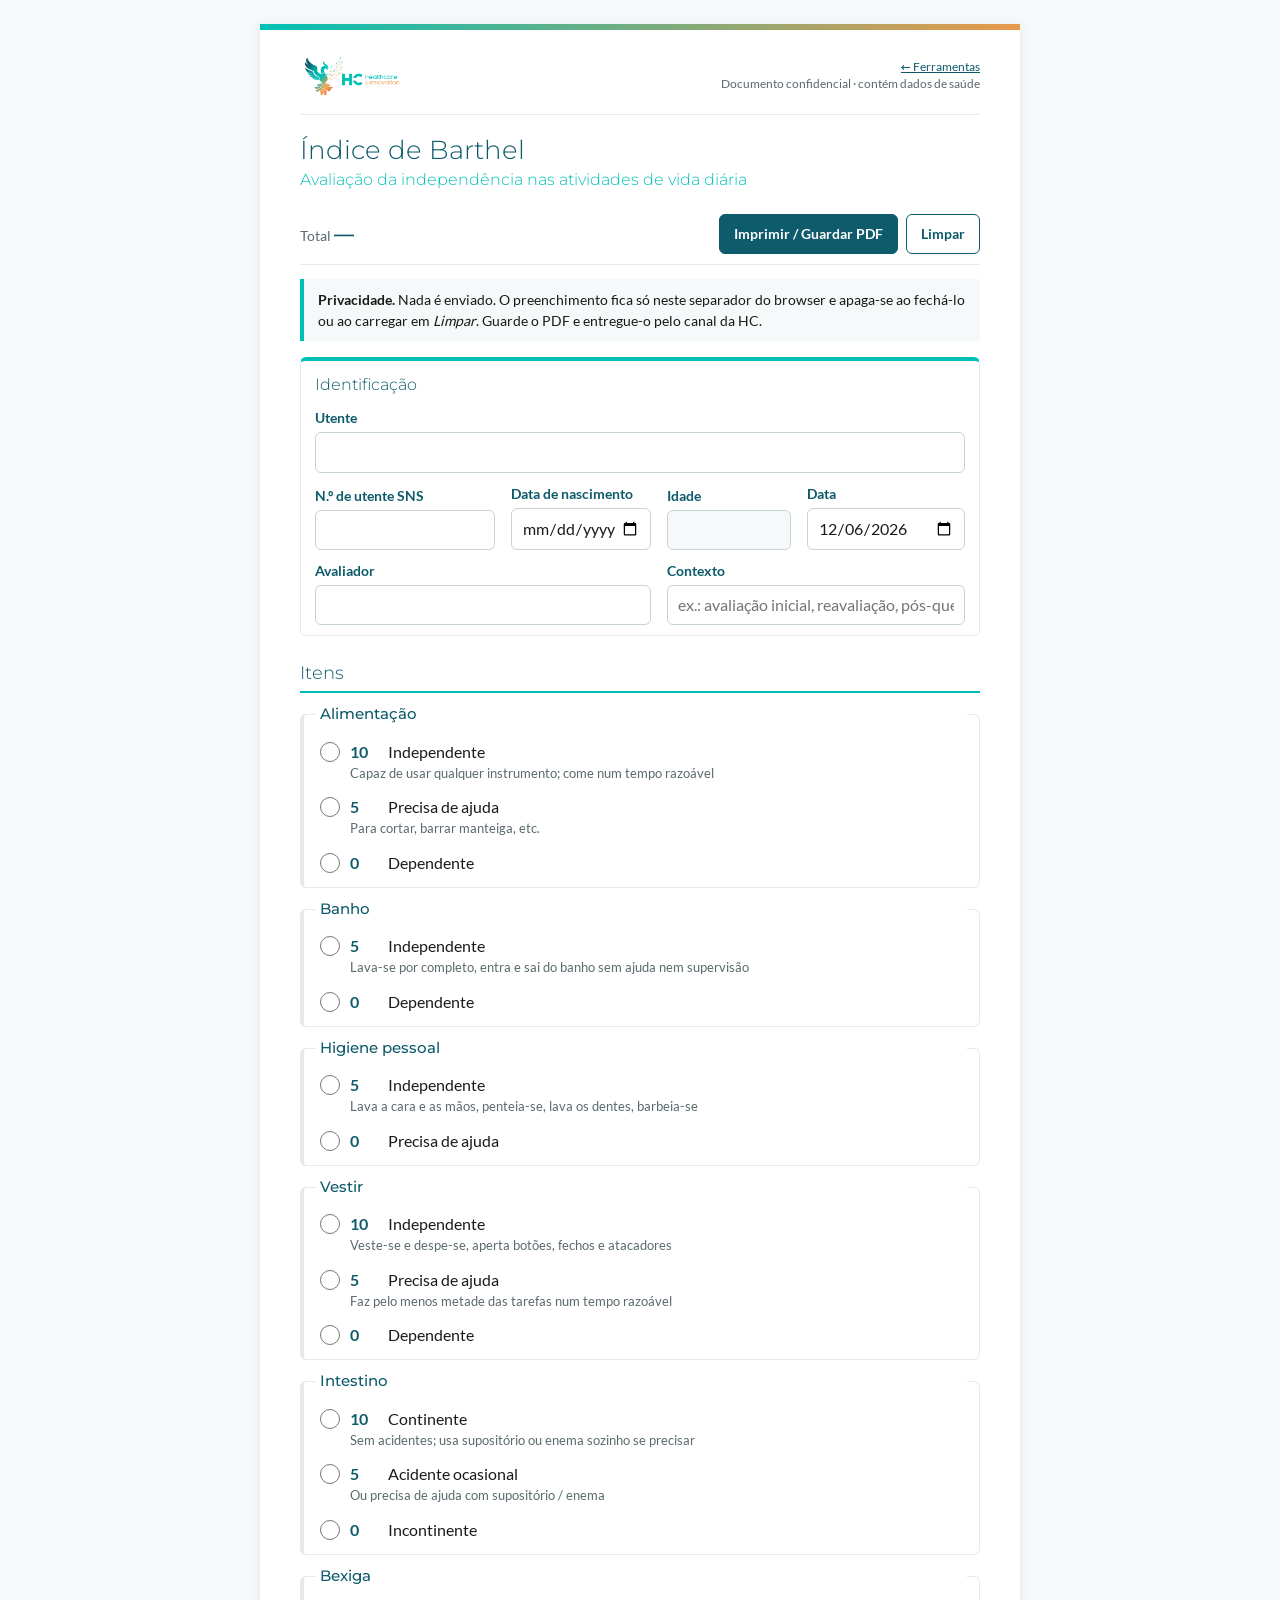
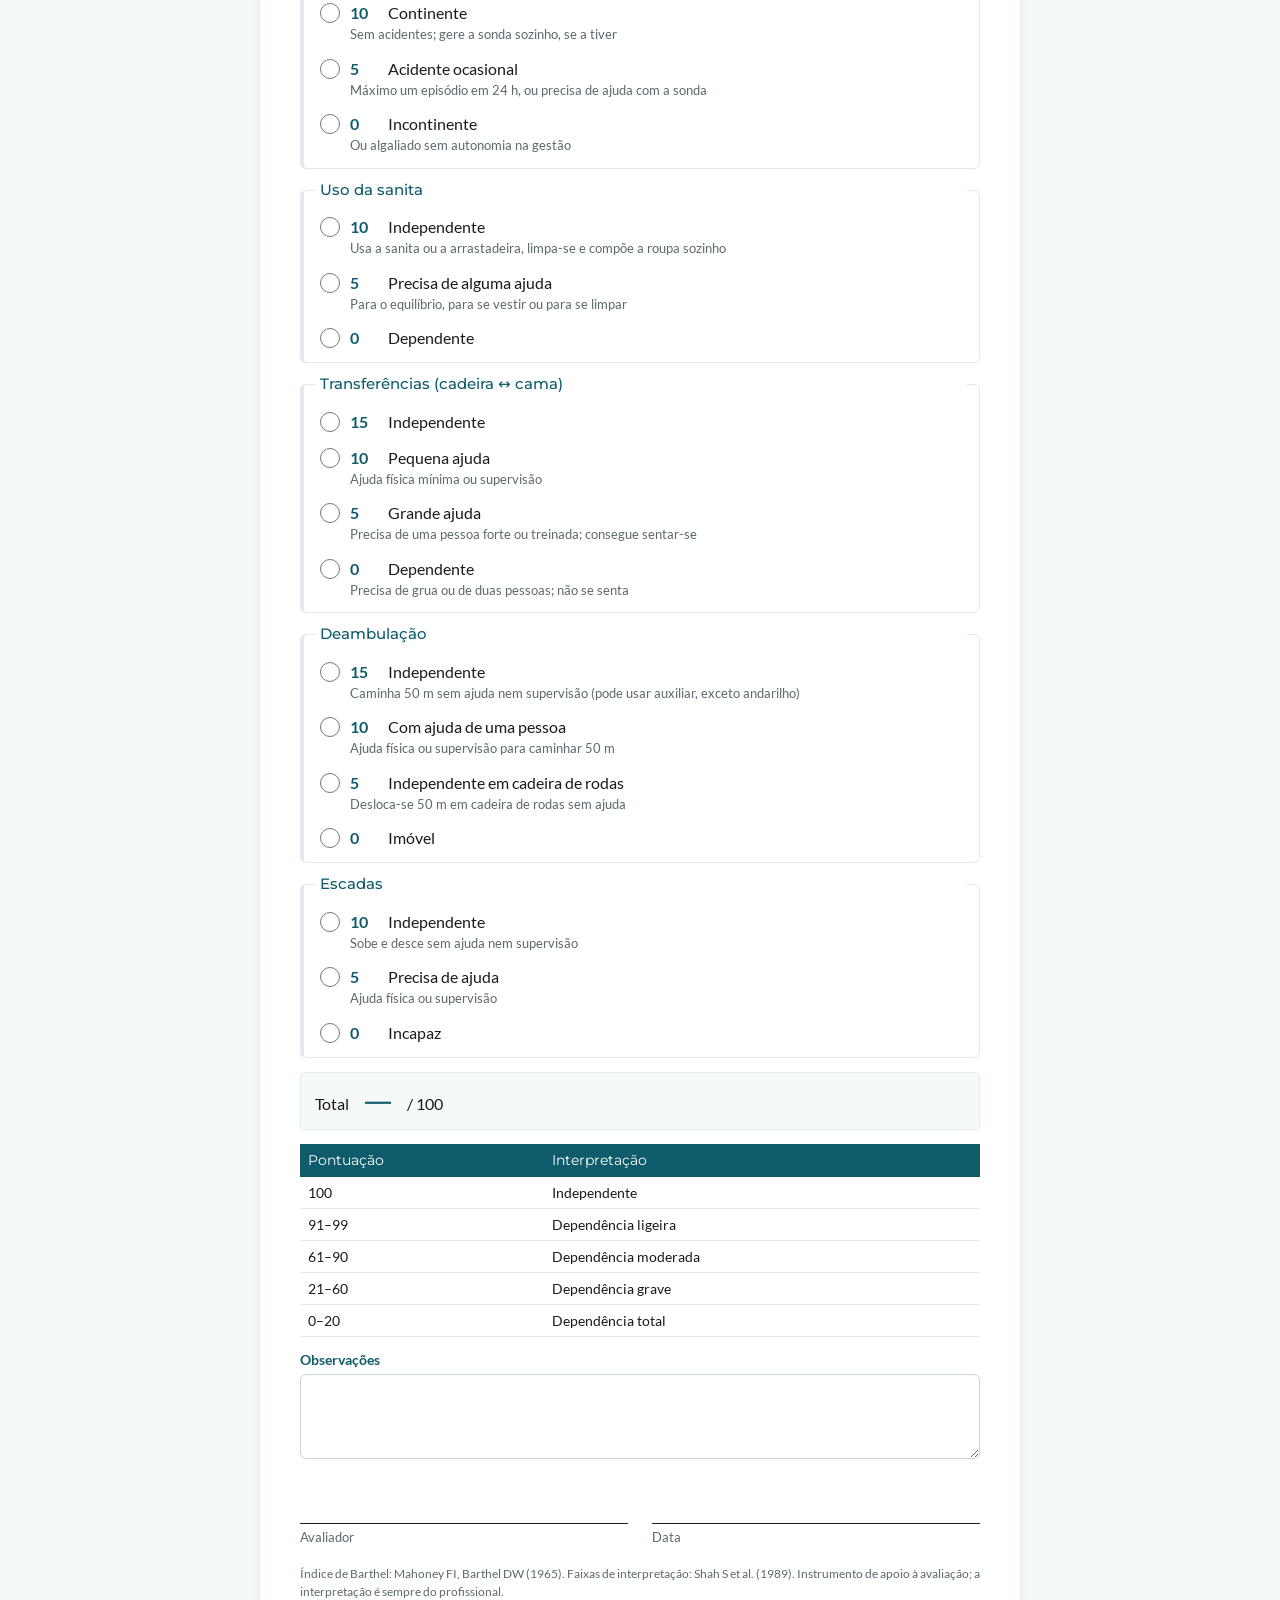
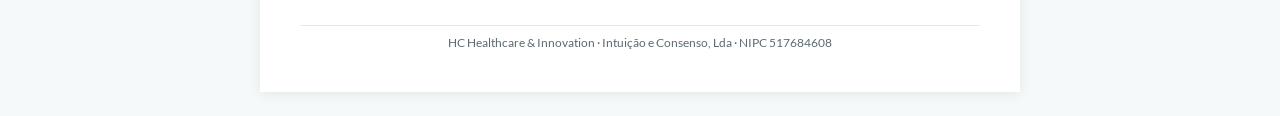
==== barthel/index.html @ 6fa8cf71 "feat: ferramentas isoladas de Barthel e Morse; escalas numa fonte única - barthel/ e morse/: identif" ====
<!doctype html>
<html lang="pt-PT">
<head>
<meta charset="utf-8">
<meta name="viewport" content="width=device-width, initial-scale=1">
<meta name="robots" content="noindex, nofollow">
<!-- Sem pedidos de rede nem envio de dados: tudo embebido, rascunho só no separador. -->
<meta http-equiv="Content-Security-Policy" content="default-src 'none'; img-src data:; font-src data:; style-src 'unsafe-inline'; script-src 'unsafe-inline'; form-action 'none'; base-uri 'none'">
<title>Índice de Barthel · HC</title>
<style>
@font-face { font-family: "Lato"; font-weight: 400; font-display: swap; src: url("[data-uri]") format("woff2"); }
@font-face { font-family: "Lato"; font-weight: 700; font-display: swap; src: url("[data-uri]") format("woff2"); }
@font-face { font-family: "Montserrat"; font-weight: 300 700; font-display: swap; src: url("[data-uri]") format("woff2-variations"); }

/* Marca: claude/design-md/hc/DESIGN.md (hasp-HQ) */
:root {
  --hc-turquesa: #00C0B5; --hc-petroleo: #0e5b6b; --hc-laranja: #E9994A; --hc-laranja-forte: #E86031;
  --hc-texto: #1a1a1a; --hc-texto-sec: #5a6a6e; --hc-linha: #e4eaeb; --hc-fundo-alt: #f5f9f9;
  --font-titulo: "Montserrat", "Segoe UI", system-ui, -apple-system, sans-serif;
  --font-corpo: "Lato", "Segoe UI", system-ui, -apple-system, sans-serif;
  color-scheme: light;
}
* { box-sizing: border-box; }
html, body { -webkit-print-color-adjust: exact; print-color-adjust: exact; }
body { margin: 0; background: var(--hc-fundo-alt); color: var(--hc-texto); font: 16px/1.5 var(--font-corpo); accent-color: var(--hc-petroleo); }
.folha { max-width: 760px; margin: 0 auto; background: #fff; padding: 0 16px 32px; }
@media (min-width: 800px) { .folha { margin: 24px auto; padding: 0 40px 40px; box-shadow: 0 2px 12px rgba(0,0,0,.08); } }
.faixa { height: 6px; margin: 0 -16px; background: linear-gradient(90deg, var(--hc-turquesa), var(--hc-laranja)); }
@media (min-width: 800px) { .faixa { margin: 0 -40px; } }
header.cab { display: flex; align-items: center; justify-content: space-between; gap: 16px; padding: 20px 0 12px; border-bottom: 1px solid var(--hc-linha); }
header.cab img { height: 52px; width: auto; }
header.cab .doc-id { text-align: right; font-size: 12px; color: var(--hc-texto-sec); line-height: 1.4; }
header.cab a { color: var(--hc-petroleo); }
h1, h2, legend { font-family: var(--font-titulo); color: var(--hc-petroleo); font-weight: 300; }
h1 { font-size: 26px; margin: 20px 0 2px; line-height: 1.2; }
.subtitulo { font-family: var(--font-titulo); font-weight: 300; color: var(--hc-turquesa); margin: 0 0 12px; font-size: 16px; }
h2 { font-size: 18px; margin: 24px 0 10px; padding-bottom: 4px; border-bottom: 2px solid var(--hc-turquesa); }

.barra { position: sticky; top: 0; z-index: 5; display: flex; flex-wrap: wrap; gap: 8px; align-items: center; padding: 10px 0; background: #fff; border-bottom: 1px solid var(--hc-linha); }
.barra .resumo { margin-right: auto; font-size: 14px; color: var(--hc-texto-sec); }
.barra .resumo strong { font: 600 20px var(--font-titulo); color: var(--hc-petroleo); }
.barra .resumo .cls { color: var(--hc-laranja-forte); font-weight: 700; }
button { font: 600 14px/1 var(--font-corpo); cursor: pointer; border-radius: 6px; padding: 10px 14px; min-height: 40px; border: 1px solid var(--hc-petroleo); }
button.prim { background: var(--hc-petroleo); color: #fff; }
button.sec { background: #fff; color: var(--hc-petroleo); }
button:focus-visible, input:focus-visible, textarea:focus-visible { outline: 3px solid var(--hc-turquesa); outline-offset: 1px; }

.aviso { background: var(--hc-fundo-alt); border-left: 4px solid var(--hc-turquesa); padding: 10px 14px; margin: 14px 0; font-size: 14px; }
.dica { font-size: 13px; color: var(--hc-texto-sec); }

.id-utente { border: 1px solid var(--hc-linha); border-top: 4px solid var(--hc-turquesa); border-radius: 6px; padding: 4px 14px 10px; margin: 16px 0 8px; }
.id-utente h2 { border: 0; margin: 8px 0 6px; font-size: 16px; }
.g { display: grid; gap: 10px 16px; grid-template-columns: 1fr; align-items: end; }
@media (min-width: 600px) { .g { grid-template-columns: 1.3fr 1fr .9fr .6fr; } .g .todo { grid-column: 1 / -1; } .g .dois { grid-column: span 2; } }
label.campo { display: flex; flex-direction: column; gap: 4px; font-size: 14px; font-weight: 700; color: var(--hc-petroleo); }
input[type=text], input[type=date], textarea { font: 16px/1.4 var(--font-corpo); color: var(--hc-texto); border: 1px solid #c9d4d6; border-radius: 6px; padding: 8px 10px; background: #fff; width: 100%; }
input.calc { background: var(--hc-fundo-alt); color: var(--hc-petroleo); font-weight: 700; }
textarea { min-height: 72px; resize: vertical; overflow: hidden; }

/* Itens da escala */
fieldset.item { border: 1px solid var(--hc-linha); border-left: 4px solid var(--hc-linha); border-radius: 6px; padding: 8px 12px 6px; margin: 0 0 10px; min-width: 0; }
fieldset.item.feito { border-left-color: var(--hc-turquesa); }
fieldset.item legend { display: flex; width: 100%; justify-content: space-between; gap: 8px; font-size: 15px; font-weight: 500; padding: 0 4px; }
fieldset.item legend .pts { font-weight: 600; color: var(--hc-laranja-forte); white-space: nowrap; }
.op { display: flex; gap: 10px; align-items: flex-start; padding: 6px 4px; border-radius: 4px; cursor: pointer; }
.op:has(input:checked) { background: #e3f7f5; }
.op input { width: 20px; height: 20px; margin: 2px 0 0; flex: none; }
.op .v { font-weight: 700; color: var(--hc-petroleo); min-width: 2.2em; display: inline-block; }
.op .d { display: block; font-size: 13px; color: var(--hc-texto-sec); }

.total { display: flex; flex-wrap: wrap; gap: 8px 16px; align-items: baseline; padding: 12px 14px; background: var(--hc-fundo-alt); border: 1px solid var(--hc-linha); border-radius: 6px; margin: 14px 0; }
.total output { font: 600 26px var(--font-titulo); color: var(--hc-petroleo); }
.total .cls { font-weight: 700; color: var(--hc-laranja-forte); font-size: 17px; }
table.faixas { width: 100%; border-collapse: collapse; font-size: 14px; margin: 6px 0 12px; }
table.faixas th { background: var(--hc-petroleo); color: #fff; font-family: var(--font-titulo); font-weight: 400; text-align: left; padding: 6px 8px; }
table.faixas td { padding: 5px 8px; border-bottom: 1px solid var(--hc-linha); }
table.faixas tr.atual td { background: #fdf4ec; font-weight: 700; color: var(--hc-laranja-forte); }
.assin { display: grid; grid-template-columns: 1fr 1fr; gap: 24px; margin-top: 24px; }
.assin .linha { border-top: 1px solid var(--hc-texto); padding-top: 4px; margin-top: 40px; font-size: 13px; color: var(--hc-texto-sec); }
.fonte { font-size: 12px; color: var(--hc-texto-sec); margin-top: 18px; }
footer.legal { margin-top: 24px; padding-top: 8px; border-top: 1px solid var(--hc-linha); font-size: 12px; color: var(--hc-texto-sec); text-align: center; }
.espelho { display: none; }

@page {
  size: A4; margin: 1.3cm 1.5cm 1.6cm;
  @bottom-left { content: "HC Healthcare & Innovation · Intuição e Consenso, Lda · NIPC 517684608 · Documento confidencial — contém dados de saúde"; font: 7pt "Lato", sans-serif; color: #5a6a6e; }
  @bottom-right { content: counter(page) " / " counter(pages); font: 7.5pt "Lato", sans-serif; color: #5a6a6e; }
}
@media print {
  body { background: #fff; font-size: 9.5pt; }
  .folha { max-width: none; margin: 0; padding: 0; box-shadow: none; }
  .faixa { margin: 0; height: 4px; }
  .nao-imprimir { display: none !important; }
  header.cab { padding: 8px 0 6px; }
  header.cab img { height: 1.2cm; }
  h1 { font-size: 16pt; margin-top: 8px; }
  .subtitulo { font-size: 10.5pt; margin-bottom: 4px; }
  h2 { font-size: 11pt; margin: 10px 0 4px; }
  .id-utente { padding: 2px 10px 6px; margin: 6px 0 4px; break-inside: avoid; }
  .g { grid-template-columns: 1.3fr 1fr .9fr .6fr; gap: 4px 12px; }
  .g .todo { grid-column: 1 / -1; } .g .dois { grid-column: span 2; }
  label.campo { font-size: 8pt; gap: 1px; }
  input[type=text], input[type=date], textarea { font-size: 9.5pt; border: 0; border-bottom: 1px solid #b8c4c6; border-radius: 0; padding: 1px 0; background: transparent; }
  input::-webkit-calendar-picker-indicator { display: none; }
  input.espelhado, textarea.espelhado { display: none; }
  .espelho { display: block; white-space: pre-wrap; font: 400 9.5pt/1.4 var(--font-corpo); border-bottom: 1px solid #b8c4c6; min-height: 1.3em; padding: 1px 0; }
  fieldset.item { padding: 3px 8px 2px; margin-bottom: 4px; break-inside: avoid; }
  fieldset.item legend { font-size: 9.5pt; }
  .op { padding: 0 2px; gap: 6px; line-height: 1.35; }
  .op input { width: 11px; height: 11px; margin-top: 2px; }
  .op .d { display: inline; font-size: 8pt; }
  .op .d::before { content: " — "; }
  .op .d:empty::before { content: none; }
  .total { padding: 6px 10px; margin: 8px 0; break-inside: avoid; }
  .total output { font-size: 16pt; }
  table.faixas { font-size: 8.5pt; break-inside: avoid; }
  table.faixas th, table.faixas td { padding: 2px 6px; }
  .assin { margin-top: 14px; break-inside: avoid; }
  .assin .linha { margin-top: 22px; }
  .fonte { font-size: 7.5pt; margin-top: 8px; }
  footer.legal { display: none; }
}
</style>
</head>
<body>
<main class="folha">
  <div class="faixa" aria-hidden="true"></div>
  <header class="cab">
    <img src="[data-uri]" alt="HC Healthcare &amp; Innovation">
    <div class="doc-id"><span class="nao-imprimir"><a href="../">← Ferramentas</a><br></span>Documento confidencial · contém dados de saúde</div>
  </header>

  <h1>Índice de Barthel</h1>
  <p class="subtitulo">Avaliação da independência nas atividades de vida diária</p>

  <div class="barra nao-imprimir">
    <span class="resumo">Total <strong id="t-barra">—</strong> <span class="cls" id="c-barra"></span></span>
    <button type="button" class="prim" id="btn-imprimir">Imprimir / Guardar PDF</button>
    <button type="button" class="sec" id="btn-limpar">Limpar</button>
  </div>

  <p class="aviso nao-imprimir"><strong>Privacidade.</strong> Nada é enviado. O preenchimento fica só neste separador do browser e apaga-se ao fechá-lo ou ao carregar em <em>Limpar</em>. Guarde o PDF e entregue-o pelo canal da HC.</p>

<form id="f" autocomplete="off" novalidate>
  <section class="id-utente" aria-labelledby="id-t">
    <h2 id="id-t">Identificação</h2>
    <div class="g">
      <label class="campo todo">Utente <input type="text" name="u_nome"></label>
      <label class="campo">N.º de utente SNS <input type="text" name="u_sns" inputmode="numeric" maxlength="9"></label>
      <label class="campo">Data de nascimento <input type="date" name="u_nasc"></label>
      <label class="campo">Idade <input type="text" name="u_idade" readonly tabindex="-1" class="calc"></label>
      <label class="campo">Data <input type="date" name="a_data"></label>
      <label class="campo dois">Avaliador <input type="text" name="a_avaliador"></label>
      <label class="campo dois">Contexto <input type="text" name="a_contexto" placeholder="ex.: avaliação inicial, reavaliação, pós-queda"></label>
    </div>
  </section>

  <h2 class="nao-imprimir">Itens</h2>
  <div id="itens"></div>

  <div class="total">
    <span>Total</span> <output id="total">—</output><span>/ <span id="max"></span></span>
    <span class="cls" id="cls"></span>
  </div>

  <table class="faixas" id="faixas"><thead><tr><th>Pontuação</th><th>Interpretação</th></tr></thead><tbody></tbody></table>

  <label class="campo">Observações <textarea name="obs" rows="3"></textarea></label>

  <div class="assin">
    <div><div class="linha">Avaliador</div></div>
    <div><div class="linha">Data</div></div>
  </div>
  <p class="fonte" id="fonte"></p>
</form>

  <footer class="legal">HC Healthcare &amp; Innovation · Intuição e Consenso, Lda · NIPC 517684608</footer>
</main>
<script>
/* Definições das escalas — fonte única, partilhada pelo formulário de avaliação
   (eval-hc-patient) e pelas ferramentas isoladas (barthel/, morse/).
   Opção: [valor, rótulo curto, descrição]. Editar aqui e correr build.py. */
"use strict";

/* Índice de Barthel (Mahoney & Barthel, 1965). */
var BARTHEL_ITENS = [
  ["b_alim", "Alimentação", [
    ["10", "Independente", "Capaz de usar qualquer instrumento; come num tempo razoável"],
    ["5", "Precisa de ajuda", "Para cortar, barrar manteiga, etc."],
    ["0", "Dependente", ""]]],
  ["b_banho", "Banho", [
    ["5", "Independente", "Lava-se por completo, entra e sai do banho sem ajuda nem supervisão"],
    ["0", "Dependente", ""]]],
  ["b_hig", "Higiene pessoal", [
    ["5", "Independente", "Lava a cara e as mãos, penteia-se, lava os dentes, barbeia-se"],
    ["0", "Precisa de ajuda", ""]]],
  ["b_vestir", "Vestir", [
    ["10", "Independente", "Veste-se e despe-se, aperta botões, fechos e atacadores"],
    ["5", "Precisa de ajuda", "Faz pelo menos metade das tarefas num tempo razoável"],
    ["0", "Dependente", ""]]],
  ["b_int", "Intestino", [
    ["10", "Continente", "Sem acidentes; usa supositório ou enema sozinho se precisar"],
    ["5", "Acidente ocasional", "Ou precisa de ajuda com supositório / enema"],
    ["0", "Incontinente", ""]]],
  ["b_bex", "Bexiga", [
    ["10", "Continente", "Sem acidentes; gere a sonda sozinho, se a tiver"],
    ["5", "Acidente ocasional", "Máximo um episódio em 24 h, ou precisa de ajuda com a sonda"],
    ["0", "Incontinente", "Ou algaliado sem autonomia na gestão"]]],
  ["b_sanita", "Uso da sanita", [
    ["10", "Independente", "Usa a sanita ou a arrastadeira, limpa-se e compõe a roupa sozinho"],
    ["5", "Precisa de alguma ajuda", "Para o equilíbrio, para se vestir ou para se limpar"],
    ["0", "Dependente", ""]]],
  ["b_transf", "Transferências (cadeira ↔ cama)", [
    ["15", "Independente", ""],
    ["10", "Pequena ajuda", "Ajuda física mínima ou supervisão"],
    ["5", "Grande ajuda", "Precisa de uma pessoa forte ou treinada; consegue sentar-se"],
    ["0", "Dependente", "Precisa de grua ou de duas pessoas; não se senta"]]],
  ["b_deamb", "Deambulação", [
    ["15", "Independente", "Caminha 50 m sem ajuda nem supervisão (pode usar auxiliar, exceto andarilho)"],
    ["10", "Com ajuda de uma pessoa", "Ajuda física ou supervisão para caminhar 50 m"],
    ["5", "Independente em cadeira de rodas", "Desloca-se 50 m em cadeira de rodas sem ajuda"],
    ["0", "Imóvel", ""]]],
  ["b_escadas", "Escadas", [
    ["10", "Independente", "Sobe e desce sem ajuda nem supervisão"],
    ["5", "Precisa de ajuda", "Ajuda física ou supervisão"],
    ["0", "Incapaz", ""]]]
];
/* Faixas de interpretação do total (0–100), de Shah et al. (1989). */
var BARTHEL_CLASSES = [[100, "Independente"], [91, "Dependência ligeira"], [61, "Dependência moderada"],
  [21, "Dependência grave"], [0, "Dependência total"]];
var BARTHEL_FAIXAS = [["100", "Independente"], ["91–99", "Dependência ligeira"], ["61–90", "Dependência moderada"],
  ["21–60", "Dependência grave"], ["0–20", "Dependência total"]];

/* Escala de Quedas de Morse (Morse, 1989), versão portuguesa. */
var MORSE_ITENS = [
  ["mo_hist", "Historial de quedas", [
    ["0", "Não", ""],
    ["25", "Sim", "Queda nos últimos 3 meses"]]],
  ["mo_diag", "Diagnóstico(s) secundário(s)", [
    ["0", "Não", ""],
    ["15", "Sim", "Mais do que um diagnóstico médico"]]],
  ["mo_apoio", "Ajuda para caminhar", [
    ["0", "Nenhuma / acamado / apoio de profissional", ""],
    ["15", "Canadianas / bengala / andarilho", ""],
    ["30", "Apoia-se no mobiliário para andar", ""]]],
  ["mo_ev", "Terapia endovenosa / cateter EV", [
    ["0", "Não", ""],
    ["20", "Sim", ""]]],
  ["mo_marcha", "Postura no andar e na transferência", [
    ["0", "Normal / acamado / imóvel", ""],
    ["10", "Debilitada", "Passos curtos, pode arrastar os pés; mantém a cabeça erguida"],
    ["20", "Dependente de ajuda", "Dificuldade em levantar-se; cabeça baixa; apoia-se no mobiliário ou em pessoas"]]],
  ["mo_mental", "Estado mental", [
    ["0", "Consciente das suas capacidades", ""],
    ["15", "Esquece-se das suas limitações", "Sobrestima as próprias capacidades"]]]
];
var MORSE_CLASSES = [[51, "Alto risco de queda"], [25, "Baixo risco de queda"], [0, "Sem risco de queda"]];
var MORSE_FAIXAS = [["0–24", "Sem risco de queda"], ["25–50", "Baixo risco de queda"], ["≥ 51", "Alto risco de queda"]];

</script>
<script>
var ESCALA = { chave: "barthel", nome: "Barthel", itens: BARTHEL_ITENS, classes: BARTHEL_CLASSES, faixas: BARTHEL_FAIXAS, fonte: "Índice de Barthel: Mahoney FI, Barthel DW (1965). Faixas de interpretação: Shah S et al. (1989). Instrumento de apoio à avaliação; a interpretação é sempre do profissional." };
</script>
<script>
/* Motor das ferramentas de escala isolada (barthel/, morse/).
   A configuração vem de window.ESCALA (definida por página no build). Sem rede, sem IA. */
(function () {
  "use strict";
  var C = window.ESCALA;
  var KEY = "hc-escala-" + C.chave + "-v1";
  var form = document.getElementById("f");

  function el(tag, attrs, texto) {
    var e = document.createElement(tag);
    if (attrs) Object.keys(attrs).forEach(function (k) { e.setAttribute(k, attrs[k]); });
    if (texto != null) e.textContent = texto;
    return e;
  }
  function campo(n) { return form.elements[n]; }
  function hojeISO() {
    var d = new Date();
    return d.getFullYear() + "-" + String(d.getMonth() + 1).padStart(2, "0") + "-" + String(d.getDate()).padStart(2, "0");
  }
  function dataPT(iso) { var p = (iso || "").split("-"); return p.length === 3 ? p[2] + "/" + p[1] + "/" + p[0] : ""; }

  /* ---------- construção ---------- */
  var itensEl = document.getElementById("itens");
  var max = 0;
  C.itens.forEach(function (it) {
    var fs = el("fieldset", { "class": "item", "data-n": it[0] });
    var lg = el("legend");
    lg.appendChild(el("span", null, it[1]));
    lg.appendChild(el("span", { "class": "pts", id: "pts_" + it[0] }));
    fs.appendChild(lg);
    var maxItem = 0;
    it[2].forEach(function (o) {
      maxItem = Math.max(maxItem, +o[0]);
      var l = el("label", { "class": "op" });
      l.appendChild(el("input", { type: "radio", name: it[0], value: o[0] }));
      var s = el("span");
      s.appendChild(el("span", { "class": "v" }, o[0]));
      s.appendChild(document.createTextNode(" " + o[1]));
      s.appendChild(el("span", { "class": "d" }, o[2] || ""));
      l.appendChild(s);
      fs.appendChild(l);
    });
    max += maxItem;
    itensEl.appendChild(fs);
  });
  document.getElementById("max").textContent = max;
  var tbF = document.querySelector("#faixas tbody");
  C.faixas.forEach(function (f) {
    var tr = el("tr", { "data-cls": f[1] });
    tr.appendChild(el("td", null, f[0])); tr.appendChild(el("td", null, f[1]));
    tbF.appendChild(tr);
  });
  document.getElementById("fonte").textContent = C.fonte;

  /* ---------- cálculo ---------- */
  function classe(t) {
    for (var i = 0; i < C.classes.length; i++) if (t >= C.classes[i][0]) return C.classes[i][1];
    return "";
  }
  function calcular() {
    var total = 0, n = 0;
    C.itens.forEach(function (it) {
      var v = form.elements[it[0]].value;
      var fs = itensEl.querySelector('[data-n="' + it[0] + '"]');
      fs.classList.toggle("feito", v !== "");
      document.getElementById("pts_" + it[0]).textContent = v !== "" ? v + " pts" : "";
      if (v !== "") { total += +v; n++; }
    });
    var completo = n === C.itens.length;
    var cls = !n ? "" : completo ? classe(total) : "incompleto (" + n + "/" + C.itens.length + ")";
    document.getElementById("total").textContent = n ? total : "—";
    document.getElementById("cls").textContent = cls;
    document.getElementById("t-barra").textContent = n ? total + "/" + max : "—";
    document.getElementById("c-barra").textContent = cls;
    tbF.querySelectorAll("tr").forEach(function (tr) { tr.classList.toggle("atual", completo && tr.getAttribute("data-cls") === cls); });
    // idade
    var m = /^(\d{4})-(\d{2})-(\d{2})$/.exec(campo("u_nasc").value), idade = "";
    if (m) {
      var h = new Date(), a = h.getFullYear() - +m[1];
      if (h.getMonth() + 1 < +m[2] || (h.getMonth() + 1 === +m[2] && h.getDate() < +m[3])) a--;
      if (a >= 0 && a < 130) idade = a + " anos";
    }
    campo("u_idade").value = idade;
  }

  /* ---------- rascunho ---------- */
  function guardar() {
    var d = {};
    Array.prototype.forEach.call(form.elements, function (e) {
      if (!e.name) return;
      if (e.type === "radio") { if (e.checked) d[e.name] = e.value; }
      else d[e.name] = e.value;
    });
    try { sessionStorage.setItem(KEY, JSON.stringify(d)); } catch (err) {}
  }
  function repor() {
    var d;
    try { d = JSON.parse(sessionStorage.getItem(KEY) || "null"); } catch (err) { d = null; }
    if (!d) return false;
    Array.prototype.forEach.call(form.elements, function (e) {
      if (!e.name || !(e.name in d)) return;
      if (e.type === "radio") e.checked = d[e.name] === e.value; else e.value = d[e.name];
    });
    return true;
  }

  /* ---------- impressão ---------- */
  var cabPrint = el("style");
  document.head.appendChild(cabPrint);
  var tituloOriginal = document.title;
  function prepararImpressao() {
    calcular();
    form.querySelectorAll("textarea, input[type=date]").forEach(function (t) {
      var esp = t.nextElementSibling;
      if (!esp || !esp.classList.contains("espelho")) { esp = el("div", { "class": "espelho" }); t.parentNode.insertBefore(esp, t.nextSibling); }
      esp.textContent = t.type === "date" ? dataPT(t.value) : t.value;
      t.classList.add("espelhado");
    });
    var partes = [campo("u_nome").value.trim()];
    if (campo("u_sns").value.trim()) partes.push("SNS " + campo("u_sns").value.trim());
    partes.push(C.nome);
    var txt = partes.filter(Boolean).join(" · ").replace(/[\\"]/g, "\\$&").replace(/[\r\n]+/g, " ");
    cabPrint.textContent = '@page { @top-left { content: "' + txt + '"; font: 8pt "Lato", sans-serif; color: #0e5b6b; } } @page :first { @top-left { content: none; } }';
    var u = campo("u_nome").value.trim();
    var ini = u ? u.split(/\s+/).map(function (p) { return p.charAt(0).toUpperCase(); }).join("") : "utente";
    document.title = "HC_" + C.nome.replace(/\s+/g, "-") + "_" + (campo("a_data").value || hojeISO()) + "_" + ini;
  }
  window.addEventListener("beforeprint", prepararImpressao);
  window.addEventListener("afterprint", function () { document.title = tituloOriginal; });

  /* ---------- eventos ---------- */
  function autosize(t) { t.style.height = "auto"; t.style.height = t.scrollHeight + 2 + "px"; }
  form.addEventListener("input", function (e) { if (e.target.tagName === "TEXTAREA") autosize(e.target); calcular(); guardar(); });
  form.addEventListener("change", function () { calcular(); guardar(); });
  document.getElementById("btn-imprimir").addEventListener("click", function () { guardar(); window.print(); });
  document.getElementById("btn-limpar").addEventListener("click", function () {
    if (!confirm("Apagar tudo o que foi preenchido?")) return;
    try { sessionStorage.removeItem(KEY); } catch (err) {}
    form.reset();
    campo("a_data").value = hojeISO();
    calcular();
  });

  campo("u_nasc").max = hojeISO();
  if (!repor()) campo("a_data").value = hojeISO();
  form.querySelectorAll("textarea").forEach(autosize);
  calcular();
})();

</script>
</body>
</html>
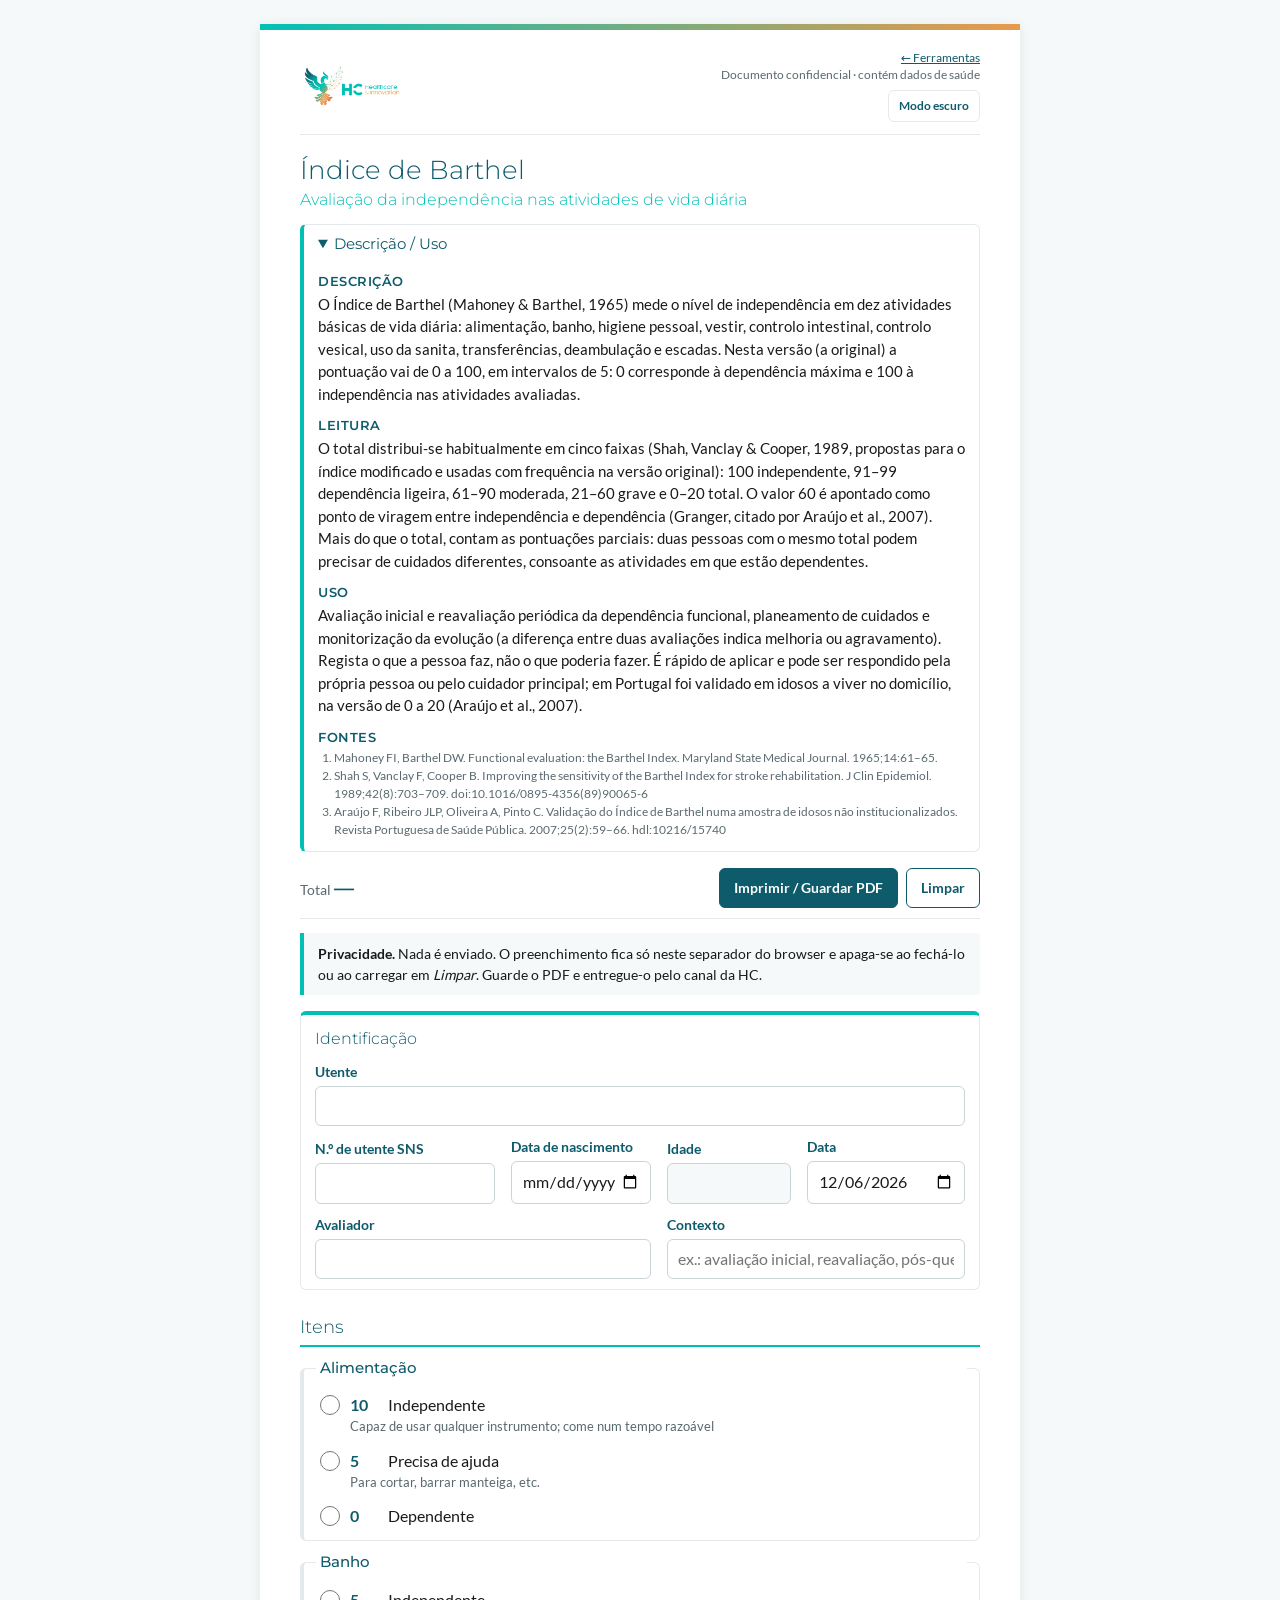
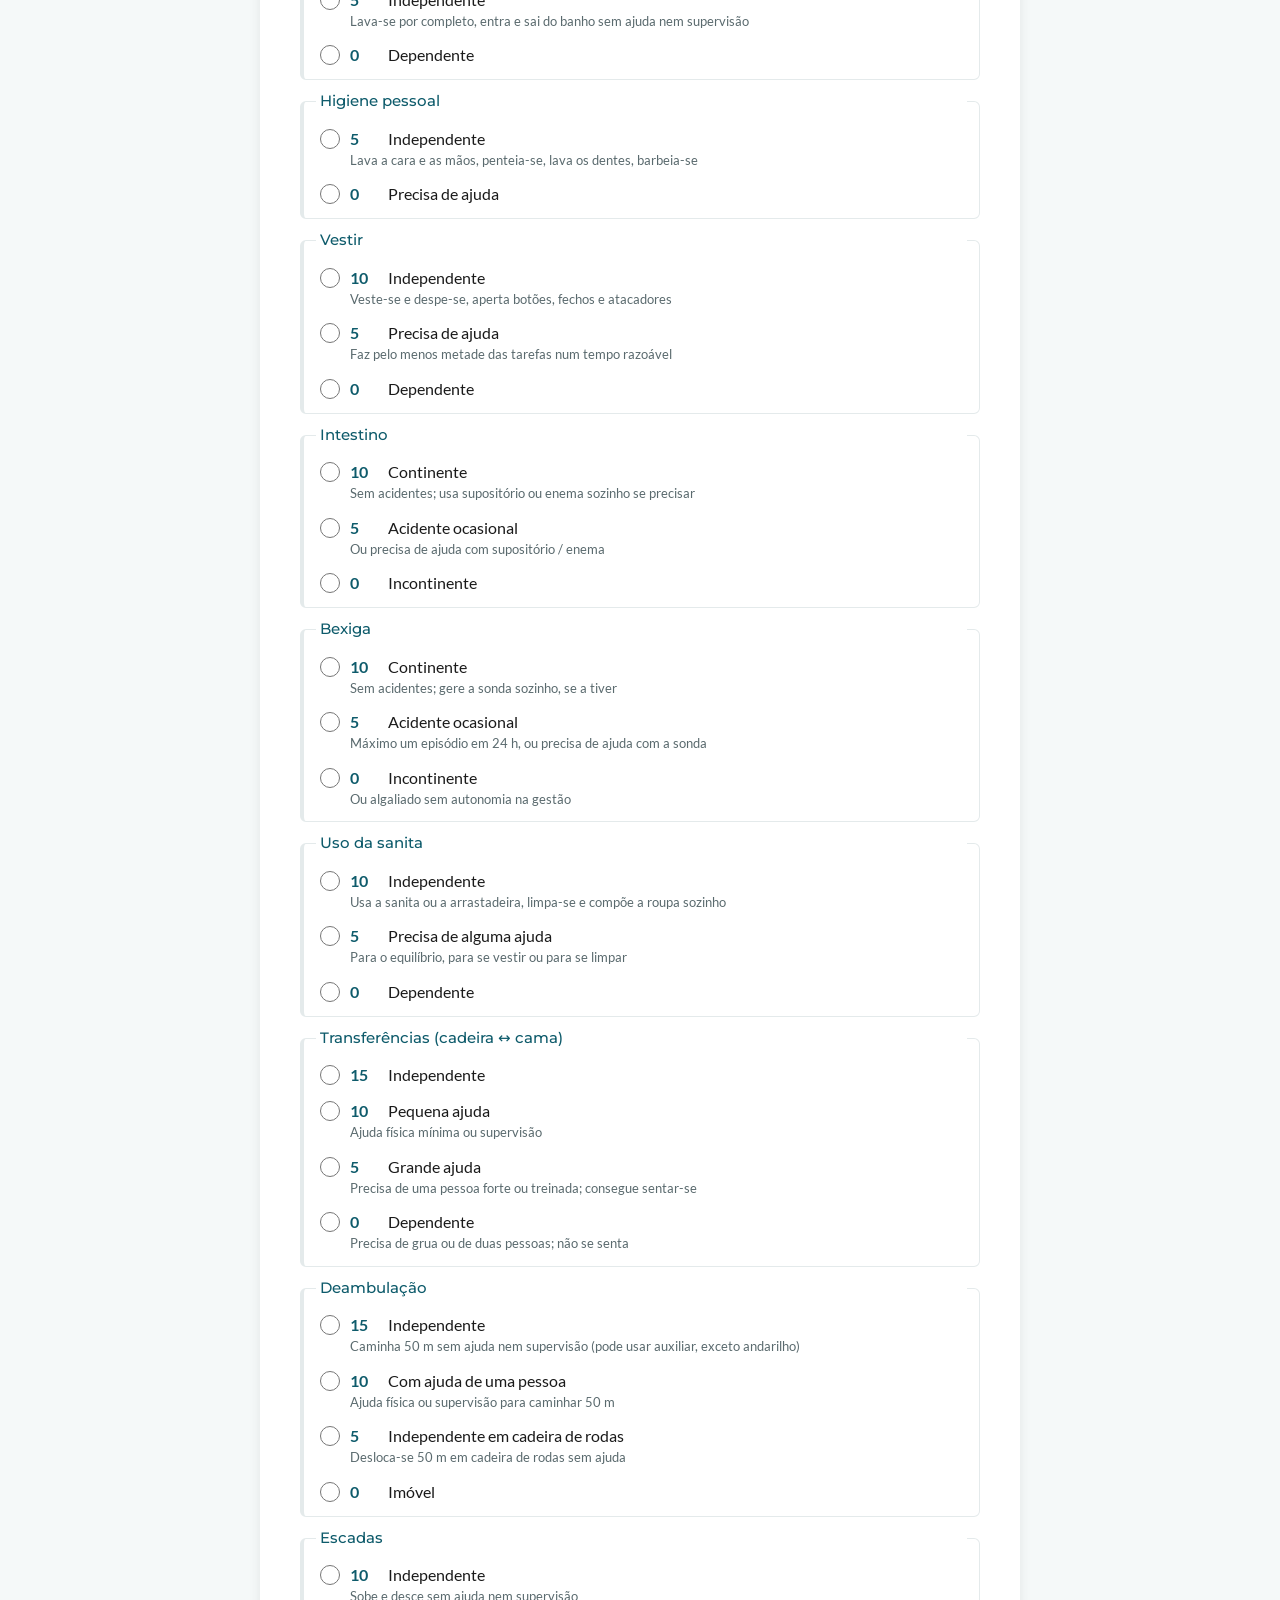
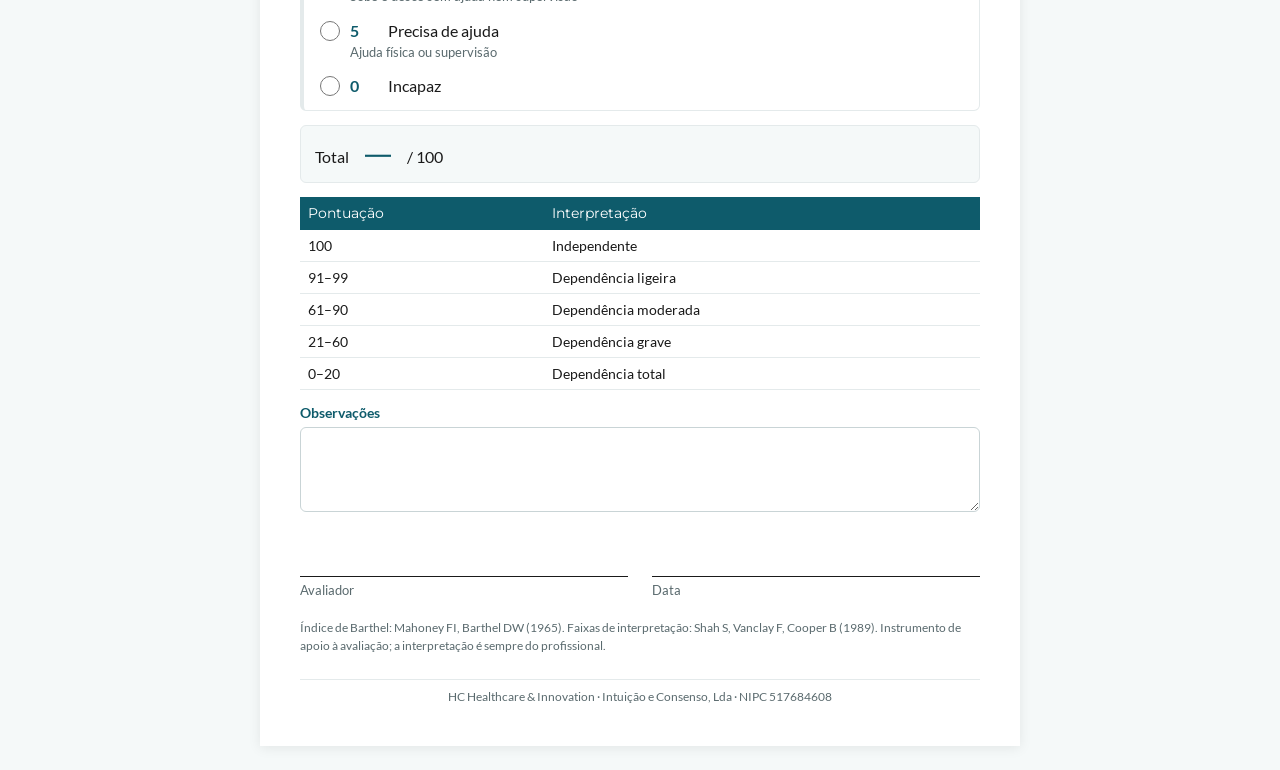
==== commit 2dacadc2: "feat: modo escuro em todas as páginas; Descrição/Uso na Barthel e na Morse - Tema claro/escuro parti" ====
--- a/barthel/index.html
+++ b/barthel/index.html
@@ -23,8 +23,8 @@
 * { box-sizing: border-box; }
 html, body { -webkit-print-color-adjust: exact; print-color-adjust: exact; }
 body { margin: 0; background: var(--hc-fundo-alt); color: var(--hc-texto); font: 16px/1.5 var(--font-corpo); accent-color: var(--hc-petroleo); }
-.folha { max-width: 760px; margin: 0 auto; background: #fff; padding: 0 16px 32px; }
-@media (min-width: 800px) { .folha { margin: 24px auto; padding: 0 40px 40px; box-shadow: 0 2px 12px rgba(0,0,0,.08); } }
+.folha { max-width: 760px; margin: 0 auto; background: var(--sup); padding: 0 16px 32px; }
+@media (min-width: 800px) { .folha { margin: 24px auto; padding: 0 40px 40px; box-shadow: 0 2px 12px var(--sombra); } }
 .faixa { height: 6px; margin: 0 -16px; background: linear-gradient(90deg, var(--hc-turquesa), var(--hc-laranja)); }
 @media (min-width: 800px) { .faixa { margin: 0 -40px; } }
 header.cab { display: flex; align-items: center; justify-content: space-between; gap: 16px; padding: 20px 0 12px; border-bottom: 1px solid var(--hc-linha); }
@@ -36,13 +36,13 @@
 .subtitulo { font-family: var(--font-titulo); font-weight: 300; color: var(--hc-turquesa); margin: 0 0 12px; font-size: 16px; }
 h2 { font-size: 18px; margin: 24px 0 10px; padding-bottom: 4px; border-bottom: 2px solid var(--hc-turquesa); }
 
-.barra { position: sticky; top: 0; z-index: 5; display: flex; flex-wrap: wrap; gap: 8px; align-items: center; padding: 10px 0; background: #fff; border-bottom: 1px solid var(--hc-linha); }
+.barra { position: sticky; top: 0; z-index: 5; display: flex; flex-wrap: wrap; gap: 8px; align-items: center; padding: 10px 0; background: var(--sup); border-bottom: 1px solid var(--hc-linha); }
 .barra .resumo { margin-right: auto; font-size: 14px; color: var(--hc-texto-sec); }
 .barra .resumo strong { font: 600 20px var(--font-titulo); color: var(--hc-petroleo); }
 .barra .resumo .cls { color: var(--hc-laranja-forte); font-weight: 700; }
 button { font: 600 14px/1 var(--font-corpo); cursor: pointer; border-radius: 6px; padding: 10px 14px; min-height: 40px; border: 1px solid var(--hc-petroleo); }
-button.prim { background: var(--hc-petroleo); color: #fff; }
-button.sec { background: #fff; color: var(--hc-petroleo); }
+button.prim { background: var(--hc-petroleo-fundo); color: #fff; }
+button.sec { background: var(--sup); color: var(--hc-petroleo); }
 button:focus-visible, input:focus-visible, textarea:focus-visible { outline: 3px solid var(--hc-turquesa); outline-offset: 1px; }
 
 .aviso { background: var(--hc-fundo-alt); border-left: 4px solid var(--hc-turquesa); padding: 10px 14px; margin: 14px 0; font-size: 14px; }
@@ -53,7 +53,7 @@
 .g { display: grid; gap: 10px 16px; grid-template-columns: 1fr; align-items: end; }
 @media (min-width: 600px) { .g { grid-template-columns: 1.3fr 1fr .9fr .6fr; } .g .todo { grid-column: 1 / -1; } .g .dois { grid-column: span 2; } }
 label.campo { display: flex; flex-direction: column; gap: 4px; font-size: 14px; font-weight: 700; color: var(--hc-petroleo); }
-input[type=text], input[type=date], textarea { font: 16px/1.4 var(--font-corpo); color: var(--hc-texto); border: 1px solid #c9d4d6; border-radius: 6px; padding: 8px 10px; background: #fff; width: 100%; }
+input[type=text], input[type=date], textarea { font: 16px/1.4 var(--font-corpo); color: var(--hc-texto); border: 1px solid var(--campo-borda); border-radius: 6px; padding: 8px 10px; background: var(--sup); width: 100%; }
 input.calc { background: var(--hc-fundo-alt); color: var(--hc-petroleo); font-weight: 700; }
 textarea { min-height: 72px; resize: vertical; overflow: hidden; }
 
@@ -63,7 +63,7 @@
 fieldset.item legend { display: flex; width: 100%; justify-content: space-between; gap: 8px; font-size: 15px; font-weight: 500; padding: 0 4px; }
 fieldset.item legend .pts { font-weight: 600; color: var(--hc-laranja-forte); white-space: nowrap; }
 .op { display: flex; gap: 10px; align-items: flex-start; padding: 6px 4px; border-radius: 4px; cursor: pointer; }
-.op:has(input:checked) { background: #e3f7f5; }
+.op:has(input:checked) { background: var(--turq-suave); }
 .op input { width: 20px; height: 20px; margin: 2px 0 0; flex: none; }
 .op .v { font-weight: 700; color: var(--hc-petroleo); min-width: 2.2em; display: inline-block; }
 .op .d { display: block; font-size: 13px; color: var(--hc-texto-sec); }
@@ -72,14 +72,19 @@
 .total output { font: 600 26px var(--font-titulo); color: var(--hc-petroleo); }
 .total .cls { font-weight: 700; color: var(--hc-laranja-forte); font-size: 17px; }
 table.faixas { width: 100%; border-collapse: collapse; font-size: 14px; margin: 6px 0 12px; }
-table.faixas th { background: var(--hc-petroleo); color: #fff; font-family: var(--font-titulo); font-weight: 400; text-align: left; padding: 6px 8px; }
+table.faixas th { background: var(--hc-petroleo-fundo); color: #fff; font-family: var(--font-titulo); font-weight: 400; text-align: left; padding: 6px 8px; }
 table.faixas td { padding: 5px 8px; border-bottom: 1px solid var(--hc-linha); }
-table.faixas tr.atual td { background: #fdf4ec; font-weight: 700; color: var(--hc-laranja-forte); }
+table.faixas tr.atual td { background: var(--lar-suave); font-weight: 700; color: var(--hc-laranja-forte); }
 .assin { display: grid; grid-template-columns: 1fr 1fr; gap: 24px; margin-top: 24px; }
 .assin .linha { border-top: 1px solid var(--hc-texto); padding-top: 4px; margin-top: 40px; font-size: 13px; color: var(--hc-texto-sec); }
 .fonte { font-size: 12px; color: var(--hc-texto-sec); margin-top: 18px; }
 footer.legal { margin-top: 24px; padding-top: 8px; border-top: 1px solid var(--hc-linha); font-size: 12px; color: var(--hc-texto-sec); text-align: center; }
 .espelho { display: none; }
+details.intro { border: 1px solid var(--hc-linha); border-left: 4px solid var(--hc-turquesa); border-radius: 6px; padding: 8px 14px; margin: 10px 0 6px; background: var(--sup); }
+details.intro summary { cursor: pointer; font-family: var(--font-titulo); color: var(--hc-petroleo); font-size: 15px; min-height: 28px; }
+details.intro h3 { font: 600 13px var(--font-titulo); color: var(--hc-petroleo); text-transform: uppercase; letter-spacing: .04em; margin: 12px 0 4px; }
+details.intro p { margin: 0 0 6px; font-size: 15px; }
+details.intro ol { margin: 4px 0 4px; padding-left: 1.3em; font-size: 12px; color: var(--hc-texto-sec); }
 
 @page {
   size: A4; margin: 1.3cm 1.5cm 1.6cm;
@@ -87,7 +92,7 @@
   @bottom-right { content: counter(page) " / " counter(pages); font: 7.5pt "Lato", sans-serif; color: #5a6a6e; }
 }
 @media print {
-  body { background: #fff; font-size: 9.5pt; }
+  body { background: var(--sup); font-size: 9.5pt; }
   .folha { max-width: none; margin: 0; padding: 0; box-shadow: none; }
   .faixa { margin: 0; height: 4px; }
   .nao-imprimir { display: none !important; }
@@ -120,7 +125,87 @@
   .fonte { font-size: 7.5pt; margin-top: 8px; }
   footer.legal { display: none; }
 }
+/* Tema claro/escuro partilhado por todas as páginas do hc-dom.
+   Embebido no fim do <style> de cada página (depois dos tokens da marca).
+   A impressão é sempre clara. */
+:root {
+  --sup: #ffffff;              /* superfícies: folha, campos, botões secundários */
+  --campo-borda: #c9d4d6;
+  --turq-suave: #e3f7f5;
+  --lar-suave: #fdf4ec;
+  --hc-petroleo-fundo: #0e5b6b; /* fundos petróleo com texto branco (cabeçalhos de tabela, botões) */
+  --sombra: rgba(0, 0, 0, .08);
+}
+@media (prefers-color-scheme: dark) {
+  :root:not([data-theme="light"]) {
+    --hc-texto: #e4f1f1; --hc-texto-sec: #a2bec2; --hc-linha: #24474f; --hc-fundo-alt: #0b2228;
+    --sup: #103039; --campo-borda: #3a5f66; --turq-suave: #123e45; --lar-suave: #3a2a22;
+    --hc-petroleo: #7fd6cf; --hc-laranja-forte: #f08a5d; --sombra: rgba(0, 0, 0, .4);
+    --c1: #5fd9ce; --c1-bg: #123e45; --c2: #f2b46d; --c2-bg: #3a2e1e; --c3: #f08a5d; --c3-bg: #3a2620;
+    color-scheme: dark;
+  }
+}
+:root[data-theme="dark"] {
+  --hc-texto: #e4f1f1; --hc-texto-sec: #a2bec2; --hc-linha: #24474f; --hc-fundo-alt: #0b2228;
+  --sup: #103039; --campo-borda: #3a5f66; --turq-suave: #123e45; --lar-suave: #3a2a22;
+  --hc-petroleo: #7fd6cf; --hc-laranja-forte: #f08a5d; --sombra: rgba(0, 0, 0, .4);
+  --c1: #5fd9ce; --c1-bg: #123e45; --c2: #f2b46d; --c2-bg: #3a2e1e; --c3: #f08a5d; --c3-bg: #3a2620;
+  color-scheme: dark;
+}
+/* O logótipo tem letras escuras: em modo escuro vai sobre uma placa clara */
+@media (prefers-color-scheme: dark) { :root:not([data-theme="light"]) header img { background: #fff; border-radius: 6px; padding: 4px 8px; } }
+:root[data-theme="dark"] header img { background: #fff; border-radius: 6px; padding: 4px 8px; }
+
+.tema-btn {
+  font: 600 12px/1 var(--font-corpo, system-ui); cursor: pointer; border-radius: 6px; padding: 6px 10px; min-height: 32px;
+  border: 1px solid var(--hc-linha); background: var(--sup); color: var(--hc-petroleo); margin-top: 6px;
+}
+.tema-btn:hover { border-color: var(--hc-petroleo); }
+header.cab .doc-id .tema-btn { display: block; margin: 6px 0 0 auto; }
+
+@media print {
+  :root, :root[data-theme="dark"], :root:not([data-theme="light"]) {
+    --hc-texto: #1a1a1a; --hc-texto-sec: #5a6a6e; --hc-linha: #e4eaeb; --hc-fundo-alt: #f5f9f9;
+    --sup: #ffffff; --campo-borda: #c9d4d6; --turq-suave: #e3f7f5; --lar-suave: #fdf4ec;
+    --hc-petroleo: #0e5b6b; --hc-laranja-forte: #E86031; --sombra: none;
+    --c1: #0E7A6F; --c1-bg: #DDF4F1; --c2: #9A5A12; --c2-bg: #FCEBD6; --c3: #B8441A; --c3-bg: #FADFD3;
+    color-scheme: light;
+  }
+  header img { background: none !important; padding: 0 !important; }
+  .tema-btn { display: none !important; }
+}
+
 </style>
+<script>
+/* Alternância claro/escuro. Corre no <head> para aplicar a preferência antes de pintar.
+   A escolha fica em localStorage (só neste browser); sem escolha, segue o sistema. */
+(function () {
+  "use strict";
+  var K = "hc-tema", r = document.documentElement;
+  try { var t = localStorage.getItem(K); if (t === "dark" || t === "light") r.setAttribute("data-theme", t); } catch (e) {}
+  function escuro() {
+    var t = r.getAttribute("data-theme");
+    return t ? t === "dark" : window.matchMedia("(prefers-color-scheme: dark)").matches;
+  }
+  document.addEventListener("DOMContentLoaded", function () {
+    var alvo = document.querySelector("header.cab .doc-id") || document.querySelector("header");
+    if (!alvo) return;
+    var b = document.createElement("button");
+    b.type = "button";
+    b.className = "tema-btn nao-imprimir";
+    function rotulo() { b.textContent = escuro() ? "Modo claro" : "Modo escuro"; b.setAttribute("aria-pressed", String(escuro())); }
+    b.addEventListener("click", function () {
+      var novo = escuro() ? "light" : "dark";
+      r.setAttribute("data-theme", novo);
+      try { localStorage.setItem(K, novo); } catch (e) {}
+      rotulo();
+    });
+    rotulo();
+    alvo.appendChild(b);
+  });
+})();
+
+</script>
 </head>
 <body>
 <main class="folha">
@@ -132,6 +217,11 @@
 
   <h1>Índice de Barthel</h1>
   <p class="subtitulo">Avaliação da independência nas atividades de vida diária</p>
+
+  <details class="intro nao-imprimir" open>
+    <summary>Descrição / Uso</summary>
+    <div id="intro-corpo"></div>
+  </details>
 
   <div class="barra nao-imprimir">
     <span class="resumo">Total <strong id="t-barra">—</strong> <span class="cls" id="c-barra"></span></span>
@@ -231,35 +321,58 @@
 var BARTHEL_FAIXAS = [["100", "Independente"], ["91–99", "Dependência ligeira"], ["61–90", "Dependência moderada"],
   ["21–60", "Dependência grave"], ["0–20", "Dependência total"]];
 
-/* Escala de Quedas de Morse (Morse, 1989), versão portuguesa. */
+/* Escala de Quedas de Morse (Morse, Morse & Tylko, 1989). Redação da versão portuguesa validada:
+   Costa-Dias, Ferreira & Oliveira (2014), Tabela 1. */
 var MORSE_ITENS = [
-  ["mo_hist", "Historial de quedas", [
+  ["mo_hist", "Historial de quedas (neste internamento/urgência ou nos últimos três meses)", [
     ["0", "Não", ""],
-    ["25", "Sim", "Queda nos últimos 3 meses"]]],
+    ["25", "Sim", ""]]],
   ["mo_diag", "Diagnóstico(s) secundário(s)", [
     ["0", "Não", ""],
     ["15", "Sim", "Mais do que um diagnóstico médico"]]],
   ["mo_apoio", "Ajuda para caminhar", [
-    ["0", "Nenhuma / acamado / apoio de profissional", ""],
-    ["15", "Canadianas / bengala / andarilho", ""],
+    ["0", "Nenhuma / ajuda de enfermeiro / acamado / cadeira de rodas", ""],
+    ["15", "Muletas / canadianas / bengala / andarilho", ""],
     ["30", "Apoia-se no mobiliário para andar", ""]]],
-  ["mo_ev", "Terapia endovenosa / cateter EV", [
+  ["mo_ev", "Terapia intravenosa", [
     ["0", "Não", ""],
     ["20", "Sim", ""]]],
   ["mo_marcha", "Postura no andar e na transferência", [
     ["0", "Normal / acamado / imóvel", ""],
-    ["10", "Debilitada", "Passos curtos, pode arrastar os pés; mantém a cabeça erguida"],
+    ["10", "Debilitado", "Passos curtos, pode arrastar os pés; mantém a cabeça erguida"],
     ["20", "Dependente de ajuda", "Dificuldade em levantar-se; cabeça baixa; apoia-se no mobiliário ou em pessoas"]]],
   ["mo_mental", "Estado mental", [
     ["0", "Consciente das suas capacidades", ""],
-    ["15", "Esquece-se das suas limitações", "Sobrestima as próprias capacidades"]]]
+    ["15", "Esquece-se das suas limitações", ""]]]
 ];
 var MORSE_CLASSES = [[51, "Alto risco de queda"], [25, "Baixo risco de queda"], [0, "Sem risco de queda"]];
 var MORSE_FAIXAS = [["0–24", "Sem risco de queda"], ["25–50", "Baixo risco de queda"], ["≥ 51", "Alto risco de queda"]];
 
+/* Descrição / Uso — texto de apoio por escala, a partir das fontes indicadas (verificadas em 2026-10-08). */
+var BARTHEL_INFO = {
+  descricao: "O Índice de Barthel (Mahoney & Barthel, 1965) mede o nível de independência em dez atividades básicas de vida diária: alimentação, banho, higiene pessoal, vestir, controlo intestinal, controlo vesical, uso da sanita, transferências, deambulação e escadas. Nesta versão (a original) a pontuação vai de 0 a 100, em intervalos de 5: 0 corresponde à dependência máxima e 100 à independência nas atividades avaliadas.",
+  leitura: "O total distribui-se habitualmente em cinco faixas (Shah, Vanclay & Cooper, 1989, propostas para o índice modificado e usadas com frequência na versão original): 100 independente, 91–99 dependência ligeira, 61–90 moderada, 21–60 grave e 0–20 total. O valor 60 é apontado como ponto de viragem entre independência e dependência (Granger, citado por Araújo et al., 2007). Mais do que o total, contam as pontuações parciais: duas pessoas com o mesmo total podem precisar de cuidados diferentes, consoante as atividades em que estão dependentes.",
+  uso: "Avaliação inicial e reavaliação periódica da dependência funcional, planeamento de cuidados e monitorização da evolução (a diferença entre duas avaliações indica melhoria ou agravamento). Regista o que a pessoa faz, não o que poderia fazer. É rápido de aplicar e pode ser respondido pela própria pessoa ou pelo cuidador principal; em Portugal foi validado em idosos a viver no domicílio, na versão de 0 a 20 (Araújo et al., 2007).",
+  fontes: [
+    "Mahoney FI, Barthel DW. Functional evaluation: the Barthel Index. Maryland State Medical Journal. 1965;14:61–65.",
+    "Shah S, Vanclay F, Cooper B. Improving the sensitivity of the Barthel Index for stroke rehabilitation. J Clin Epidemiol. 1989;42(8):703–709. doi:10.1016/0895-4356(89)90065-6",
+    "Araújo F, Ribeiro JLP, Oliveira A, Pinto C. Validação do Índice de Barthel numa amostra de idosos não institucionalizados. Revista Portuguesa de Saúde Pública. 2007;25(2):59–66. hdl:10216/15740"
+  ]
+};
+
+var MORSE_INFO = {
+  descricao: "A Escala de Quedas de Morse (Morse, Morse & Tylko, 1989) avalia o risco de queda a partir de seis itens: historial de quedas, diagnóstico secundário, ajuda para caminhar, terapia intravenosa, postura no andar e na transferência e estado mental. A pontuação vai de 0 a 125. Foi desenhada para ser aplicada por enfermeiros e tem versão portuguesa validada (Costa-Dias, Ferreira & Oliveira, 2014).",
+  leitura: "Na versão portuguesa: sem risco 0–24, baixo risco 25–50, alto risco a partir de 51. No estudo original, a escala classificou corretamente 80,5% dos doentes (sensibilidade 78%, especificidade 83%). Os pontos de corte podem precisar de ajuste ao contexto em que a escala é usada.",
+  uso: "Triagem rápida do risco de queda, para orientar medidas de prevenção. Aplica-se na avaliação inicial e repete-se quando o estado clínico muda, depois de uma queda e periodicamente. Foi desenvolvida e validada em internamento hospitalar: no domicílio, o item da terapia intravenosa raramente se aplica e os cortes não foram validados para este contexto, pelo que o resultado apoia, mas não substitui, o juízo clínico.",
+  fontes: [
+    "Morse JM, Morse RM, Tylko SJ. Development of a scale to identify the fall-prone patient. Canadian Journal on Aging. 1989;8(4):366–377. doi:10.1017/S0714980800008576",
+    "Costa-Dias MJM, Ferreira PL, Oliveira AS. Adaptação cultural e linguística e validação da Escala de Quedas de Morse. Revista de Enfermagem Referência. 2014;IV(2):7–17. doi:10.12707/RIII1382"
+  ]
+};
+
 </script>
 <script>
-var ESCALA = { chave: "barthel", nome: "Barthel", itens: BARTHEL_ITENS, classes: BARTHEL_CLASSES, faixas: BARTHEL_FAIXAS, fonte: "Índice de Barthel: Mahoney FI, Barthel DW (1965). Faixas de interpretação: Shah S et al. (1989). Instrumento de apoio à avaliação; a interpretação é sempre do profissional." };
+var ESCALA = { chave: "barthel", nome: "Barthel", itens: BARTHEL_ITENS, classes: BARTHEL_CLASSES, faixas: BARTHEL_FAIXAS, fonte: "Índice de Barthel: Mahoney FI, Barthel DW (1965). Faixas de interpretação: Shah S, Vanclay F, Cooper B (1989). Instrumento de apoio à avaliação; a interpretação é sempre do profissional.", info: BARTHEL_INFO };
 </script>
 <script>
 /* Motor das ferramentas de escala isolada (barthel/, morse/).
@@ -316,6 +429,20 @@
   });
   document.getElementById("fonte").textContent = C.fonte;
 
+  // Descrição / Uso
+  if (C.info) {
+    var ic = document.getElementById("intro-corpo");
+    [["Descrição", C.info.descricao], ["Leitura", C.info.leitura], ["Uso", C.info.uso]].forEach(function (p) {
+      ic.appendChild(el("h3", null, p[0])); ic.appendChild(el("p", null, p[1]));
+    });
+    ic.appendChild(el("h3", null, "Fontes"));
+    var ol = el("ol");
+    C.info.fontes.forEach(function (f) { ol.appendChild(el("li", null, f)); });
+    ic.appendChild(ol);
+  } else {
+    document.querySelector("details.intro").remove();
+  }
+
   /* ---------- cálculo ---------- */
   function classe(t) {
     for (var i = 0; i < C.classes.length; i++) if (t >= C.classes[i][0]) return C.classes[i][1];
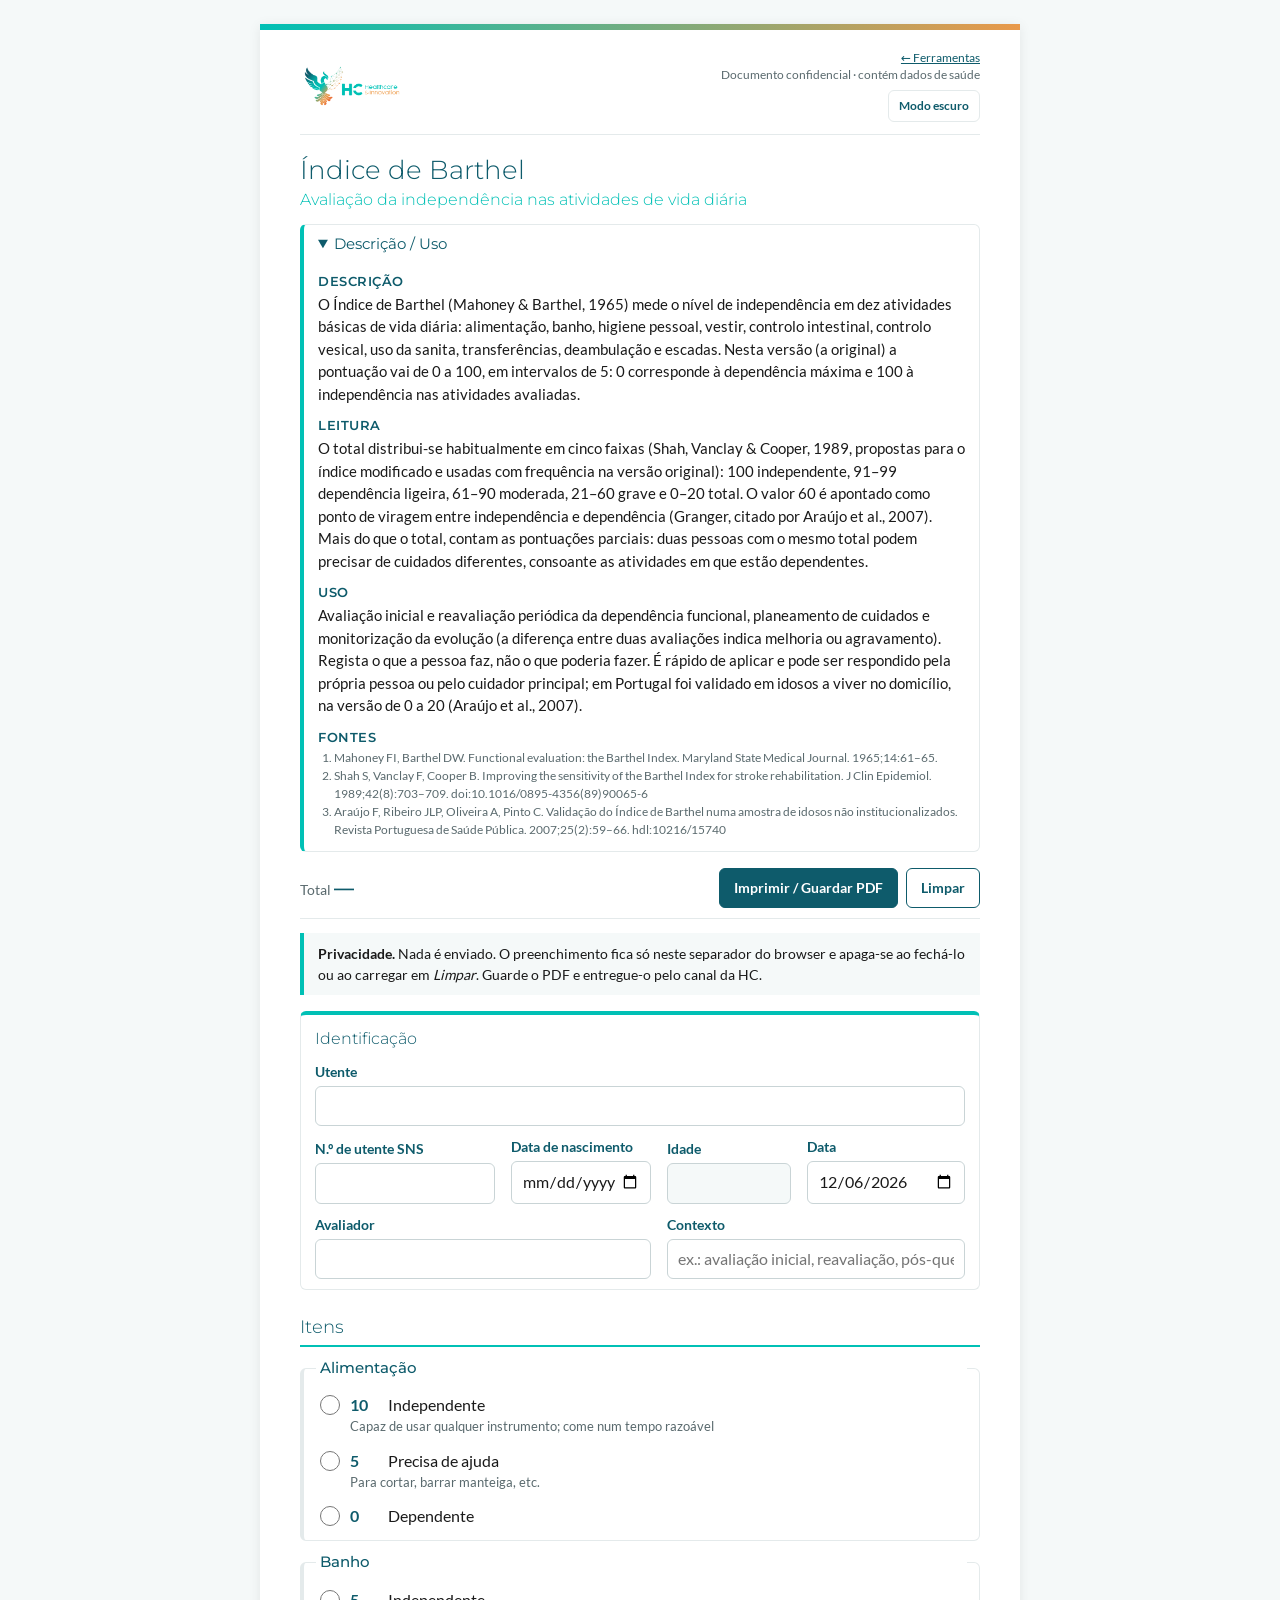
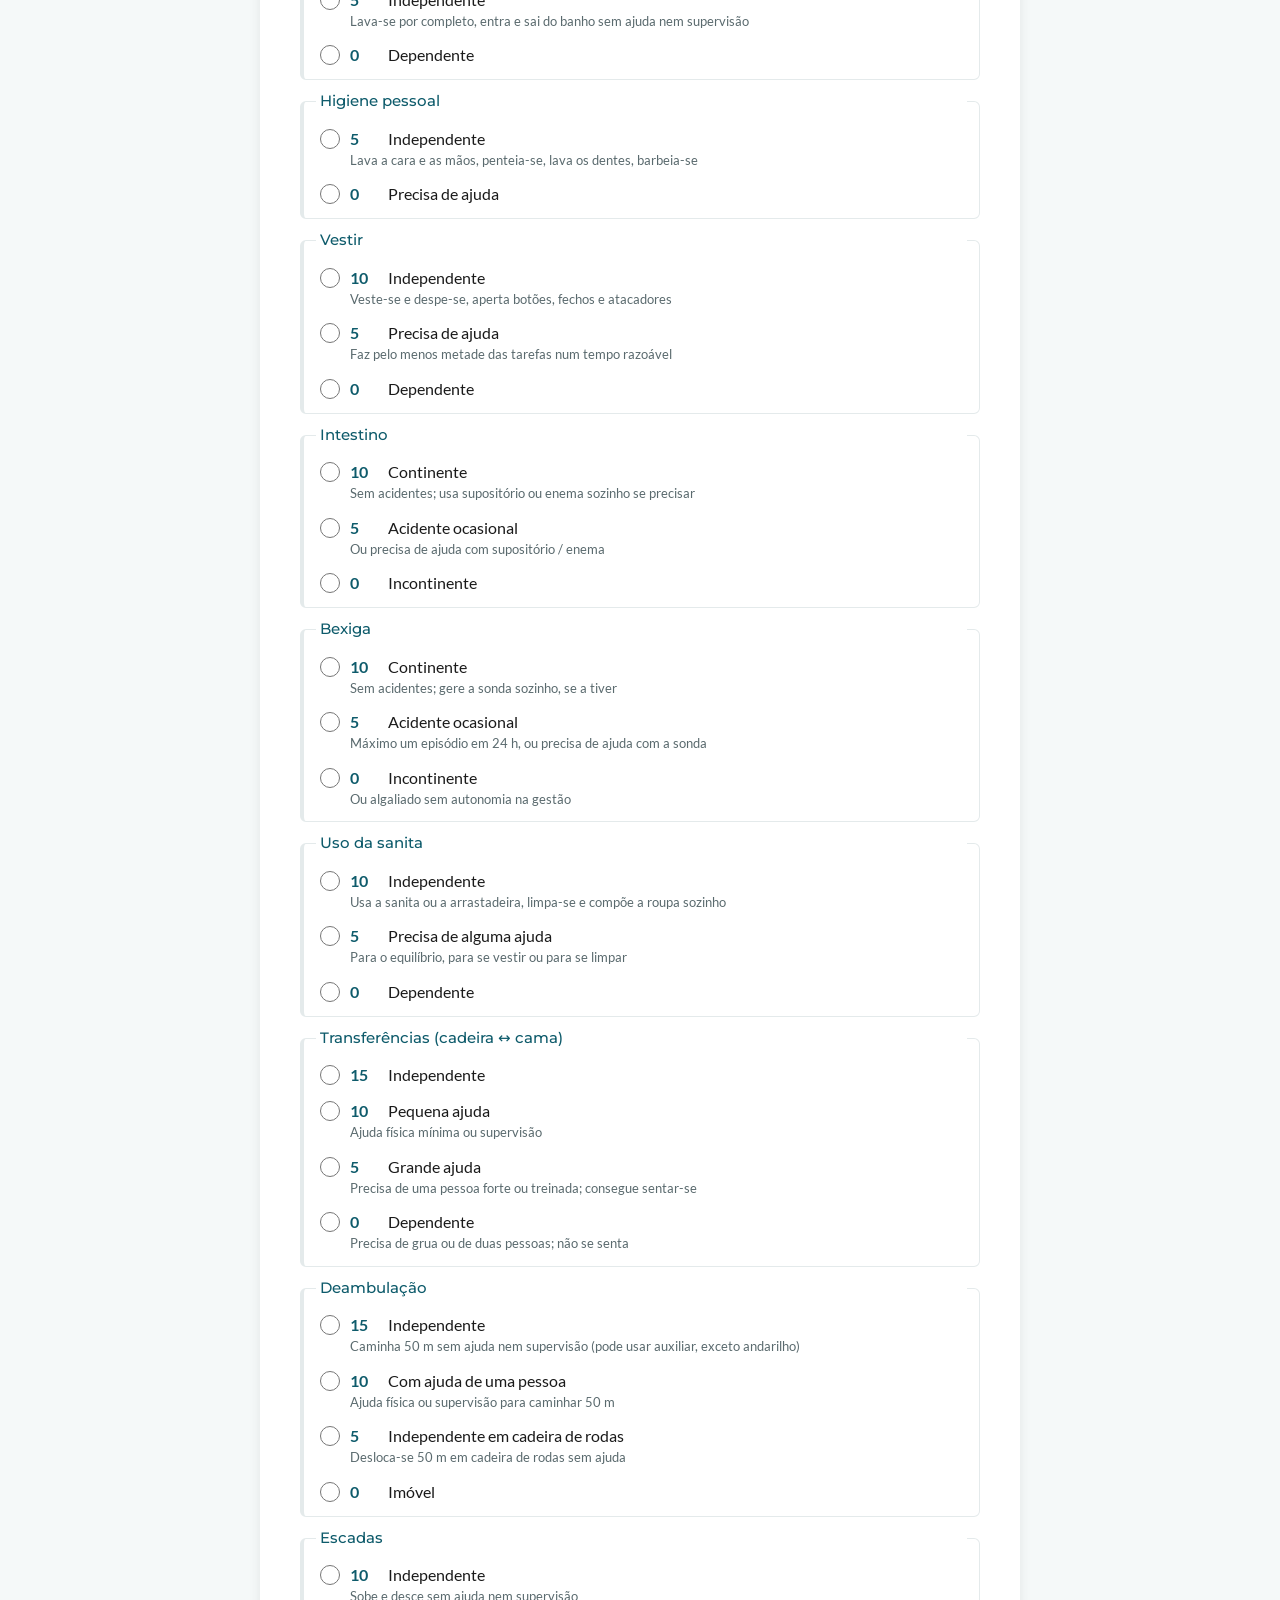
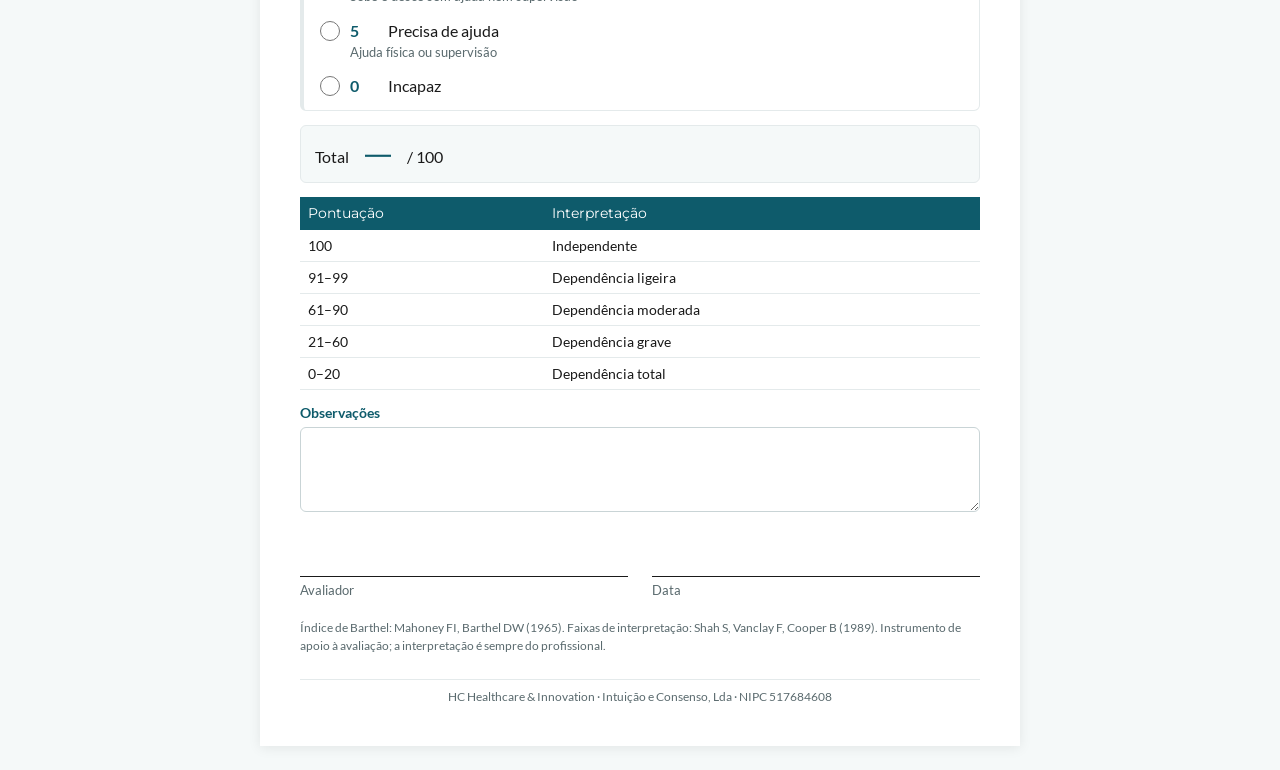
==== commit 6db3cf65: "feat(esc-zarit): reavaliação, esconder resultado, Descrição/Uso e modo escuro - Reavaliação opcional" ====
--- a/barthel/index.html
+++ b/barthel/index.html
@@ -135,13 +135,14 @@
   --lar-suave: #fdf4ec;
   --hc-petroleo-fundo: #0e5b6b; /* fundos petróleo com texto branco (cabeçalhos de tabela, botões) */
   --sombra: rgba(0, 0, 0, .08);
+  --sobre-c3: #ffffff;          /* texto sobre o laranja de alerta */
 }
 @media (prefers-color-scheme: dark) {
   :root:not([data-theme="light"]) {
     --hc-texto: #e4f1f1; --hc-texto-sec: #a2bec2; --hc-linha: #24474f; --hc-fundo-alt: #0b2228;
     --sup: #103039; --campo-borda: #3a5f66; --turq-suave: #123e45; --lar-suave: #3a2a22;
     --hc-petroleo: #7fd6cf; --hc-laranja-forte: #f08a5d; --sombra: rgba(0, 0, 0, .4);
-    --c1: #5fd9ce; --c1-bg: #123e45; --c2: #f2b46d; --c2-bg: #3a2e1e; --c3: #f08a5d; --c3-bg: #3a2620;
+    --c1: #5fd9ce; --c1-bg: #123e45; --c2: #f2b46d; --c2-bg: #3a2e1e; --c3: #f08a5d; --c3-bg: #3a2620; --sobre-c3: #06262c;
     color-scheme: dark;
   }
 }
@@ -149,7 +150,7 @@
   --hc-texto: #e4f1f1; --hc-texto-sec: #a2bec2; --hc-linha: #24474f; --hc-fundo-alt: #0b2228;
   --sup: #103039; --campo-borda: #3a5f66; --turq-suave: #123e45; --lar-suave: #3a2a22;
   --hc-petroleo: #7fd6cf; --hc-laranja-forte: #f08a5d; --sombra: rgba(0, 0, 0, .4);
-  --c1: #5fd9ce; --c1-bg: #123e45; --c2: #f2b46d; --c2-bg: #3a2e1e; --c3: #f08a5d; --c3-bg: #3a2620;
+  --c1: #5fd9ce; --c1-bg: #123e45; --c2: #f2b46d; --c2-bg: #3a2e1e; --c3: #f08a5d; --c3-bg: #3a2620; --sobre-c3: #06262c;
   color-scheme: dark;
 }
 /* O logótipo tem letras escuras: em modo escuro vai sobre uma placa clara */
@@ -168,7 +169,7 @@
     --hc-texto: #1a1a1a; --hc-texto-sec: #5a6a6e; --hc-linha: #e4eaeb; --hc-fundo-alt: #f5f9f9;
     --sup: #ffffff; --campo-borda: #c9d4d6; --turq-suave: #e3f7f5; --lar-suave: #fdf4ec;
     --hc-petroleo: #0e5b6b; --hc-laranja-forte: #E86031; --sombra: none;
-    --c1: #0E7A6F; --c1-bg: #DDF4F1; --c2: #9A5A12; --c2-bg: #FCEBD6; --c3: #B8441A; --c3-bg: #FADFD3;
+    --c1: #0E7A6F; --c1-bg: #DDF4F1; --c2: #9A5A12; --c2-bg: #FCEBD6; --c3: #B8441A; --c3-bg: #FADFD3; --sobre-c3: #ffffff;
     color-scheme: light;
   }
   header img { background: none !important; padding: 0 !important; }
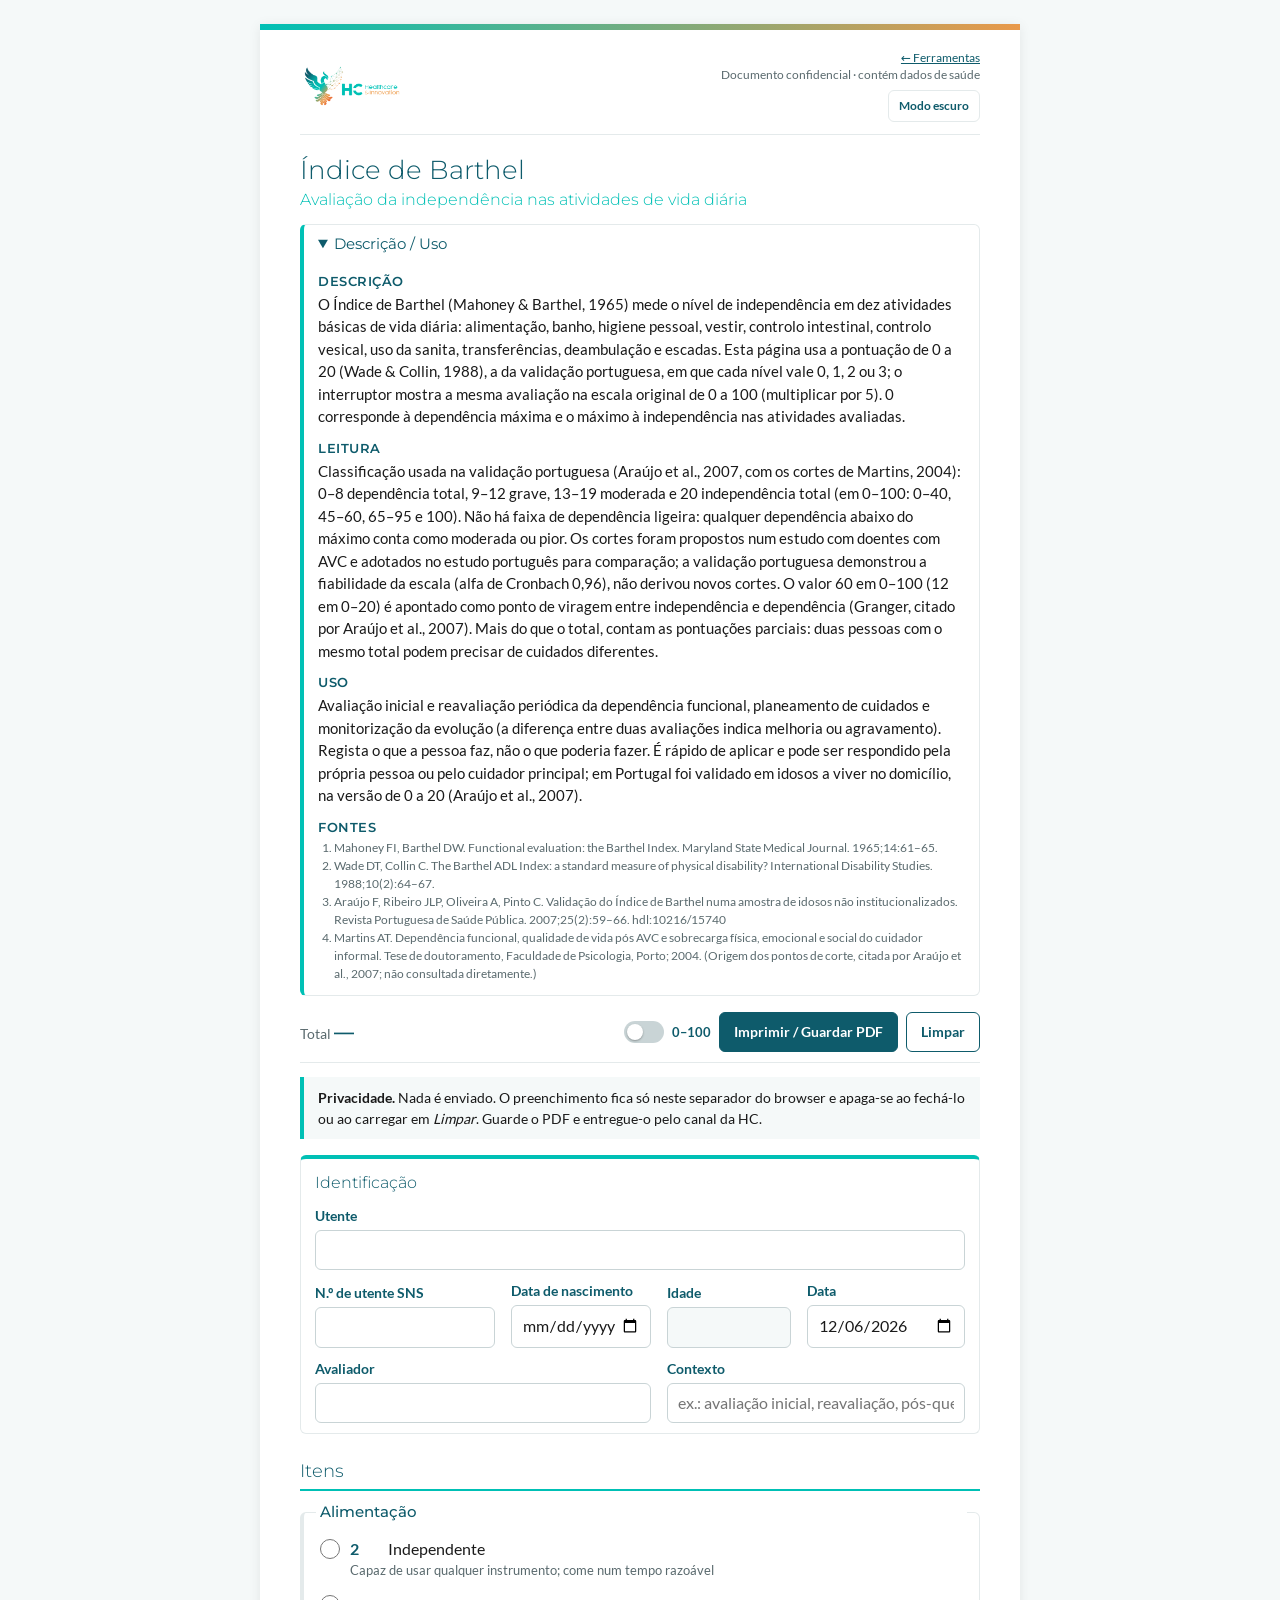
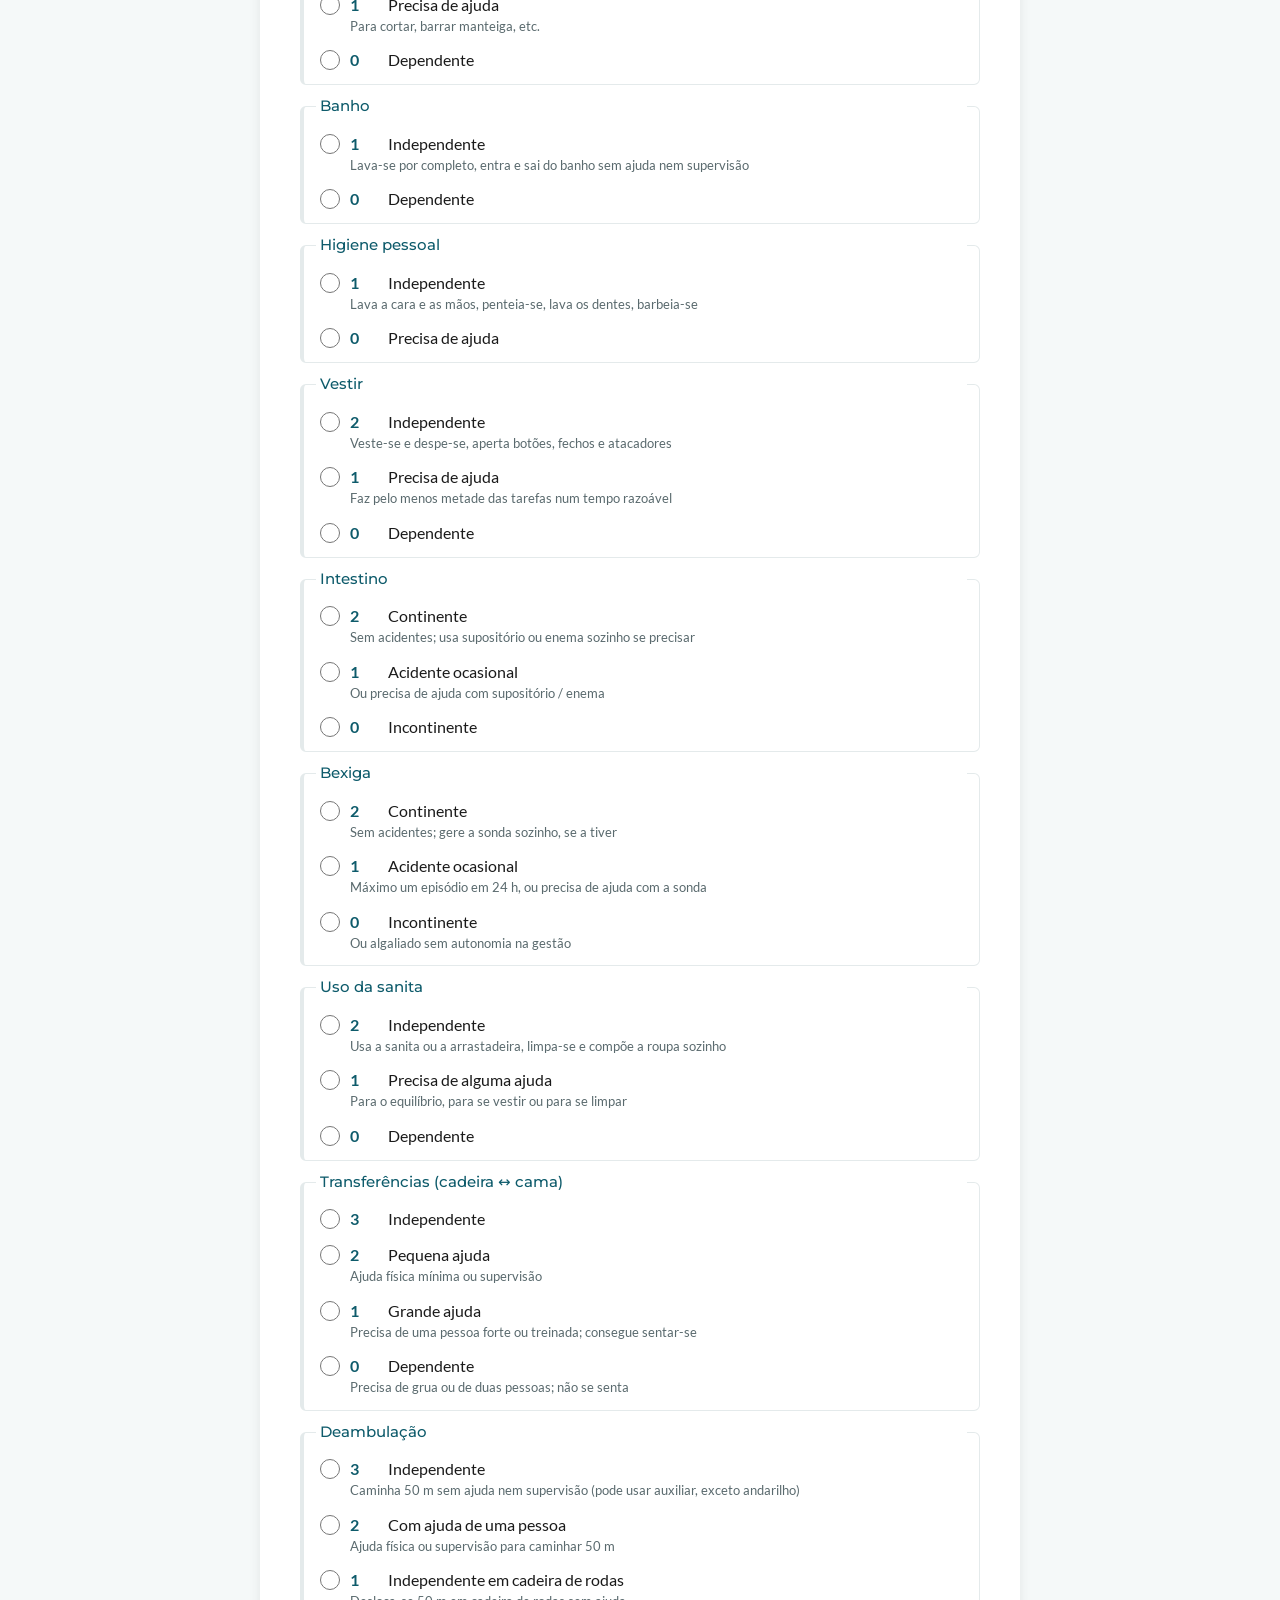
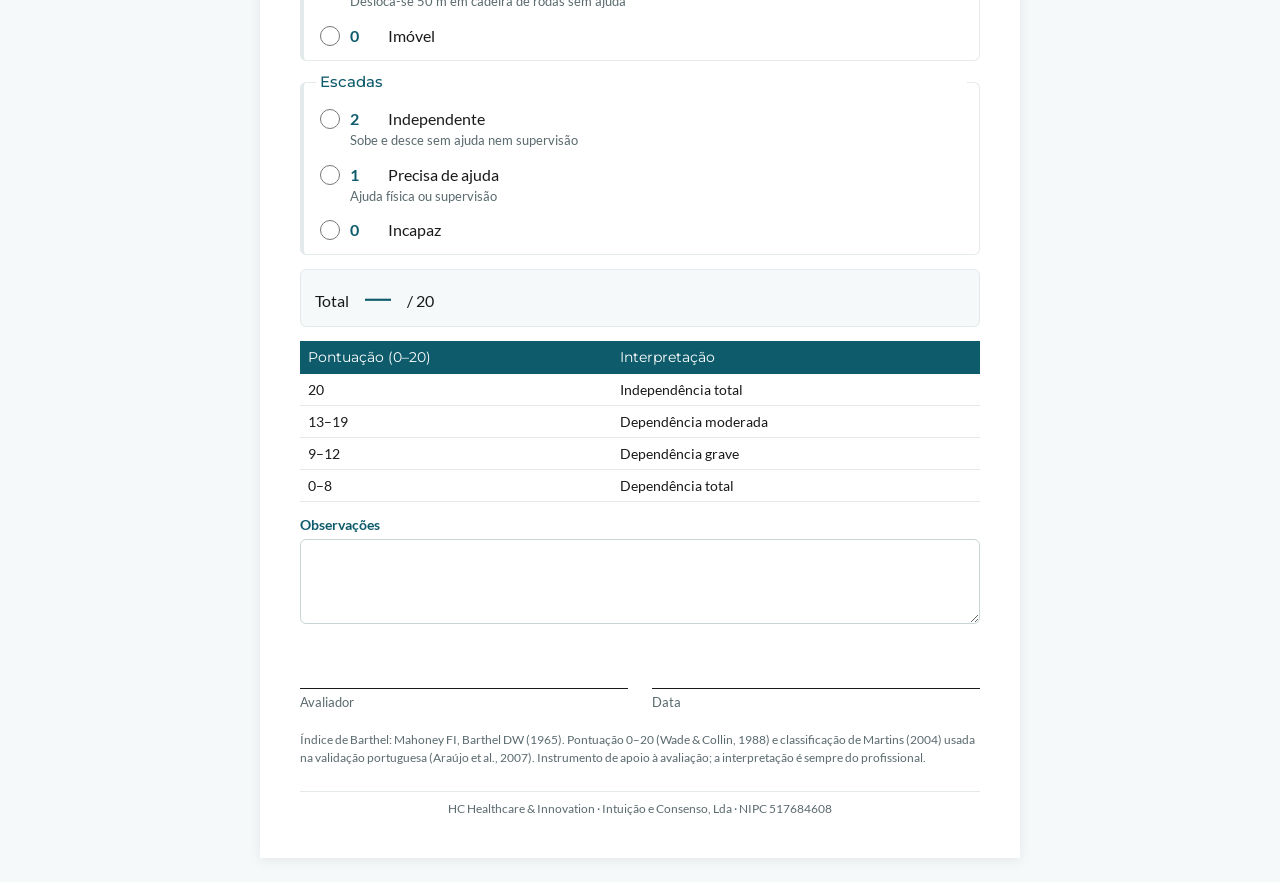
==== commit 61a2e95c: "feat(barthel): classificação portuguesa (Martins/Araújo) em 0-20 com interruptor 0-100 - Cortes de M" ====
--- a/barthel/index.html
+++ b/barthel/index.html
@@ -71,6 +71,7 @@
 .total { display: flex; flex-wrap: wrap; gap: 8px 16px; align-items: baseline; padding: 12px 14px; background: var(--hc-fundo-alt); border: 1px solid var(--hc-linha); border-radius: 6px; margin: 14px 0; }
 .total output { font: 600 26px var(--font-titulo); color: var(--hc-petroleo); }
 .total .cls { font-weight: 700; color: var(--hc-laranja-forte); font-size: 17px; }
+.total .sub { font-size: 14px; color: var(--hc-texto-sec); }
 table.faixas { width: 100%; border-collapse: collapse; font-size: 14px; margin: 6px 0 12px; }
 table.faixas th { background: var(--hc-petroleo-fundo); color: #fff; font-family: var(--font-titulo); font-weight: 400; text-align: left; padding: 6px 8px; }
 table.faixas td { padding: 5px 8px; border-bottom: 1px solid var(--hc-linha); }
@@ -135,14 +136,13 @@
   --lar-suave: #fdf4ec;
   --hc-petroleo-fundo: #0e5b6b; /* fundos petróleo com texto branco (cabeçalhos de tabela, botões) */
   --sombra: rgba(0, 0, 0, .08);
-  --sobre-c3: #ffffff;          /* texto sobre o laranja de alerta */
 }
 @media (prefers-color-scheme: dark) {
   :root:not([data-theme="light"]) {
     --hc-texto: #e4f1f1; --hc-texto-sec: #a2bec2; --hc-linha: #24474f; --hc-fundo-alt: #0b2228;
     --sup: #103039; --campo-borda: #3a5f66; --turq-suave: #123e45; --lar-suave: #3a2a22;
     --hc-petroleo: #7fd6cf; --hc-laranja-forte: #f08a5d; --sombra: rgba(0, 0, 0, .4);
-    --c1: #5fd9ce; --c1-bg: #123e45; --c2: #f2b46d; --c2-bg: #3a2e1e; --c3: #f08a5d; --c3-bg: #3a2620; --sobre-c3: #06262c;
+    --c1: #5fd9ce; --c1-bg: #123e45; --c2: #f2b46d; --c2-bg: #3a2e1e; --c3: #f08a5d; --c3-bg: #3a2620;
     color-scheme: dark;
   }
 }
@@ -150,7 +150,7 @@
   --hc-texto: #e4f1f1; --hc-texto-sec: #a2bec2; --hc-linha: #24474f; --hc-fundo-alt: #0b2228;
   --sup: #103039; --campo-borda: #3a5f66; --turq-suave: #123e45; --lar-suave: #3a2a22;
   --hc-petroleo: #7fd6cf; --hc-laranja-forte: #f08a5d; --sombra: rgba(0, 0, 0, .4);
-  --c1: #5fd9ce; --c1-bg: #123e45; --c2: #f2b46d; --c2-bg: #3a2e1e; --c3: #f08a5d; --c3-bg: #3a2620; --sobre-c3: #06262c;
+  --c1: #5fd9ce; --c1-bg: #123e45; --c2: #f2b46d; --c2-bg: #3a2e1e; --c3: #f08a5d; --c3-bg: #3a2620;
   color-scheme: dark;
 }
 /* O logótipo tem letras escuras: em modo escuro vai sobre uma placa clara */
@@ -163,13 +163,24 @@
 }
 .tema-btn:hover { border-color: var(--hc-petroleo); }
 header.cab .doc-id .tema-btn { display: block; margin: 6px 0 0 auto; }
+
+/* Interruptor (ex.: Barthel 0–20 ↔ 0–100) */
+.switch { display: inline-flex; align-items: center; gap: 8px; cursor: pointer; font: 700 13px var(--font-corpo, system-ui); color: var(--hc-petroleo); user-select: none; min-height: 32px; }
+.switch input { position: absolute; opacity: 0; width: 1px; height: 1px; }
+.switch .trilho-sw { width: 40px; height: 22px; border-radius: 11px; background: var(--campo-borda); position: relative; transition: background .2s; flex: none; }
+.switch .trilho-sw::after { content: ""; position: absolute; top: 3px; left: 3px; width: 16px; height: 16px; border-radius: 50%; background: var(--sup); transition: left .2s; box-shadow: 0 1px 2px rgba(0,0,0,.3); }
+.switch input:checked + .trilho-sw { background: var(--hc-petroleo-fundo); }
+.switch input:checked + .trilho-sw::after { left: 21px; }
+.switch input:focus-visible + .trilho-sw { outline: 3px solid var(--hc-turquesa); outline-offset: 2px; }
+@media (prefers-reduced-motion: reduce) { .switch .trilho-sw, .switch .trilho-sw::after { transition: none; } }
+@media print { .switch { display: none !important; } }
 
 @media print {
   :root, :root[data-theme="dark"], :root:not([data-theme="light"]) {
     --hc-texto: #1a1a1a; --hc-texto-sec: #5a6a6e; --hc-linha: #e4eaeb; --hc-fundo-alt: #f5f9f9;
     --sup: #ffffff; --campo-borda: #c9d4d6; --turq-suave: #e3f7f5; --lar-suave: #fdf4ec;
     --hc-petroleo: #0e5b6b; --hc-laranja-forte: #E86031; --sombra: none;
-    --c1: #0E7A6F; --c1-bg: #DDF4F1; --c2: #9A5A12; --c2-bg: #FCEBD6; --c3: #B8441A; --c3-bg: #FADFD3; --sobre-c3: #ffffff;
+    --c1: #0E7A6F; --c1-bg: #DDF4F1; --c2: #9A5A12; --c2-bg: #FCEBD6; --c3: #B8441A; --c3-bg: #FADFD3;
     color-scheme: light;
   }
   header img { background: none !important; padding: 0 !important; }
@@ -252,9 +263,10 @@
   <div class="total">
     <span>Total</span> <output id="total">—</output><span>/ <span id="max"></span></span>
     <span class="cls" id="cls"></span>
+    <span class="sub" id="total-alt"></span>
   </div>
 
-  <table class="faixas" id="faixas"><thead><tr><th>Pontuação</th><th>Interpretação</th></tr></thead><tbody></tbody></table>
+  <table class="faixas" id="faixas"><thead><tr><th id="faixas-th">Pontuação</th><th>Interpretação</th></tr></thead><tbody></tbody></table>
 
   <label class="campo">Observações <textarea name="obs" rows="3"></textarea></label>
 
@@ -316,11 +328,16 @@
     ["5", "Precisa de ajuda", "Ajuda física ou supervisão"],
     ["0", "Incapaz", ""]]]
 ];
-/* Faixas de interpretação do total (0–100), de Shah et al. (1989). */
-var BARTHEL_CLASSES = [[100, "Independente"], [91, "Dependência ligeira"], [61, "Dependência moderada"],
-  [21, "Dependência grave"], [0, "Dependência total"]];
-var BARTHEL_FAIXAS = [["100", "Independente"], ["91–99", "Dependência ligeira"], ["61–90", "Dependência moderada"],
-  ["21–60", "Dependência grave"], ["0–20", "Dependência total"]];
+/* Classificação portuguesa: cortes de Martins (2004), usados na validação de Araújo et al. (2007)
+   na versão 0–20 (Wade & Collin: cada nível 0/5/10/15 corresponde a 0/1/2/3).
+   Os valores guardam-se sempre em 0–100; a apresentação em 0–20 divide por BARTHEL_DIVISOR.
+   Limiares abaixo em 0–100: 0–40 total, 45–60 grave, 65–95 moderada, 100 independência total. */
+var BARTHEL_DIVISOR = 5;
+var BARTHEL_CLASSES = [[100, "Independência total"], [65, "Dependência moderada"], [45, "Dependência grave"],
+  [0, "Dependência total"]];
+/* [faixa 0–20, faixa 0–100, classificação] */
+var BARTHEL_FAIXAS = [["20", "100", "Independência total"], ["13–19", "65–95", "Dependência moderada"],
+  ["9–12", "45–60", "Dependência grave"], ["0–8", "0–40", "Dependência total"]];
 
 /* Escala de Quedas de Morse (Morse, Morse & Tylko, 1989). Redação da versão portuguesa validada:
    Costa-Dias, Ferreira & Oliveira (2014), Tabela 1. */
@@ -351,13 +368,14 @@
 
 /* Descrição / Uso — texto de apoio por escala, a partir das fontes indicadas (verificadas em 2026-10-08). */
 var BARTHEL_INFO = {
-  descricao: "O Índice de Barthel (Mahoney & Barthel, 1965) mede o nível de independência em dez atividades básicas de vida diária: alimentação, banho, higiene pessoal, vestir, controlo intestinal, controlo vesical, uso da sanita, transferências, deambulação e escadas. Nesta versão (a original) a pontuação vai de 0 a 100, em intervalos de 5: 0 corresponde à dependência máxima e 100 à independência nas atividades avaliadas.",
-  leitura: "O total distribui-se habitualmente em cinco faixas (Shah, Vanclay & Cooper, 1989, propostas para o índice modificado e usadas com frequência na versão original): 100 independente, 91–99 dependência ligeira, 61–90 moderada, 21–60 grave e 0–20 total. O valor 60 é apontado como ponto de viragem entre independência e dependência (Granger, citado por Araújo et al., 2007). Mais do que o total, contam as pontuações parciais: duas pessoas com o mesmo total podem precisar de cuidados diferentes, consoante as atividades em que estão dependentes.",
+  descricao: "O Índice de Barthel (Mahoney & Barthel, 1965) mede o nível de independência em dez atividades básicas de vida diária: alimentação, banho, higiene pessoal, vestir, controlo intestinal, controlo vesical, uso da sanita, transferências, deambulação e escadas. Esta página usa a pontuação de 0 a 20 (Wade & Collin, 1988), a da validação portuguesa, em que cada nível vale 0, 1, 2 ou 3; o interruptor mostra a mesma avaliação na escala original de 0 a 100 (multiplicar por 5). 0 corresponde à dependência máxima e o máximo à independência nas atividades avaliadas.",
+  leitura: "Classificação usada na validação portuguesa (Araújo et al., 2007, com os cortes de Martins, 2004): 0–8 dependência total, 9–12 grave, 13–19 moderada e 20 independência total (em 0–100: 0–40, 45–60, 65–95 e 100). Não há faixa de dependência ligeira: qualquer dependência abaixo do máximo conta como moderada ou pior. Os cortes foram propostos num estudo com doentes com AVC e adotados no estudo português para comparação; a validação portuguesa demonstrou a fiabilidade da escala (alfa de Cronbach 0,96), não derivou novos cortes. O valor 60 em 0–100 (12 em 0–20) é apontado como ponto de viragem entre independência e dependência (Granger, citado por Araújo et al., 2007). Mais do que o total, contam as pontuações parciais: duas pessoas com o mesmo total podem precisar de cuidados diferentes.",
   uso: "Avaliação inicial e reavaliação periódica da dependência funcional, planeamento de cuidados e monitorização da evolução (a diferença entre duas avaliações indica melhoria ou agravamento). Regista o que a pessoa faz, não o que poderia fazer. É rápido de aplicar e pode ser respondido pela própria pessoa ou pelo cuidador principal; em Portugal foi validado em idosos a viver no domicílio, na versão de 0 a 20 (Araújo et al., 2007).",
   fontes: [
     "Mahoney FI, Barthel DW. Functional evaluation: the Barthel Index. Maryland State Medical Journal. 1965;14:61–65.",
-    "Shah S, Vanclay F, Cooper B. Improving the sensitivity of the Barthel Index for stroke rehabilitation. J Clin Epidemiol. 1989;42(8):703–709. doi:10.1016/0895-4356(89)90065-6",
-    "Araújo F, Ribeiro JLP, Oliveira A, Pinto C. Validação do Índice de Barthel numa amostra de idosos não institucionalizados. Revista Portuguesa de Saúde Pública. 2007;25(2):59–66. hdl:10216/15740"
+    "Wade DT, Collin C. The Barthel ADL Index: a standard measure of physical disability? International Disability Studies. 1988;10(2):64–67.",
+    "Araújo F, Ribeiro JLP, Oliveira A, Pinto C. Validação do Índice de Barthel numa amostra de idosos não institucionalizados. Revista Portuguesa de Saúde Pública. 2007;25(2):59–66. hdl:10216/15740",
+    "Martins AT. Dependência funcional, qualidade de vida pós AVC e sobrecarga física, emocional e social do cuidador informal. Tese de doutoramento, Faculdade de Psicologia, Porto; 2004. (Origem dos pontos de corte, citada por Araújo et al., 2007; não consultada diretamente.)"
   ]
 };
 
@@ -373,7 +391,7 @@
 
 </script>
 <script>
-var ESCALA = { chave: "barthel", nome: "Barthel", itens: BARTHEL_ITENS, classes: BARTHEL_CLASSES, faixas: BARTHEL_FAIXAS, fonte: "Índice de Barthel: Mahoney FI, Barthel DW (1965). Faixas de interpretação: Shah S, Vanclay F, Cooper B (1989). Instrumento de apoio à avaliação; a interpretação é sempre do profissional.", info: BARTHEL_INFO };
+var ESCALA = { chave: "barthel", nome: "Barthel", itens: BARTHEL_ITENS, classes: BARTHEL_CLASSES, faixas: BARTHEL_FAIXAS, fonte: "Índice de Barthel: Mahoney FI, Barthel DW (1965). Pontuação 0–20 (Wade & Collin, 1988) e classificação de Martins (2004) usada na validação portuguesa (Araújo et al., 2007). Instrumento de apoio à avaliação; a interpretação é sempre do profissional.", info: BARTHEL_INFO, divisor: BARTHEL_DIVISOR };
 </script>
 <script>
 /* Motor das ferramentas de escala isolada (barthel/, morse/).
@@ -412,7 +430,7 @@
       var l = el("label", { "class": "op" });
       l.appendChild(el("input", { type: "radio", name: it[0], value: o[0] }));
       var s = el("span");
-      s.appendChild(el("span", { "class": "v" }, o[0]));
+      s.appendChild(el("span", { "class": "v", "data-v": o[0] }, o[0]));
       s.appendChild(document.createTextNode(" " + o[1]));
       s.appendChild(el("span", { "class": "d" }, o[2] || ""));
       l.appendChild(s);
@@ -421,13 +439,40 @@
     max += maxItem;
     itensEl.appendChild(fs);
   });
-  document.getElementById("max").textContent = max;
+  /* Apresentação alternativa (Barthel: 0–20 por omissão, 0–100 no interruptor).
+     Os valores guardam-se sempre na escala original; só a apresentação muda. */
+  var KEY_ALT = "hc-" + C.chave + "-0a100";
+  var modo100 = false;
+  if (C.divisor) { try { modo100 = localStorage.getItem(KEY_ALT) === "1"; } catch (err) {} }
+  function f(v) { return C.divisor && !modo100 ? v / C.divisor : v; }
+  function escalaTxt() { return C.divisor ? (modo100 ? "0–" + max : "0–" + (max / C.divisor)) : ""; }
   var tbF = document.querySelector("#faixas tbody");
-  C.faixas.forEach(function (f) {
-    var tr = el("tr", { "data-cls": f[1] });
-    tr.appendChild(el("td", null, f[0])); tr.appendChild(el("td", null, f[1]));
-    tbF.appendChild(tr);
-  });
+  function preencherApresentacao() {
+    itensEl.querySelectorAll(".op .v").forEach(function (s) { s.textContent = f(+s.getAttribute("data-v")); });
+    document.getElementById("max").textContent = f(max);
+    document.getElementById("faixas-th").textContent = C.divisor ? "Pontuação (" + escalaTxt() + ")" : "Pontuação";
+    tbF.textContent = "";
+    C.faixas.forEach(function (fx) {
+      var rot = fx[fx.length - 1], faixa = fx.length === 3 ? (modo100 ? fx[1] : fx[0]) : fx[0];
+      var tr = el("tr", { "data-cls": rot });
+      tr.appendChild(el("td", null, faixa)); tr.appendChild(el("td", null, rot));
+      tbF.appendChild(tr);
+    });
+  }
+  if (C.divisor) {
+    var sw = el("label", { "class": "switch", title: "Mostrar a pontuação na escala de 0 a " + max });
+    var cb = el("input", { type: "checkbox", role: "switch", "aria-label": "Pontuação de 0 a " + max });
+    cb.checked = modo100;
+    sw.appendChild(cb); sw.appendChild(el("span", { "class": "trilho-sw", "aria-hidden": "true" })); sw.appendChild(el("span", null, "0–" + max));
+    var barra = document.querySelector(".barra");
+    barra.insertBefore(sw, document.getElementById("btn-imprimir"));
+    cb.addEventListener("change", function () {
+      modo100 = cb.checked;
+      try { localStorage.setItem(KEY_ALT, modo100 ? "1" : "0"); } catch (err) {}
+      preencherApresentacao(); calcular();
+    });
+  }
+  preencherApresentacao();
   document.getElementById("fonte").textContent = C.fonte;
 
   // Descrição / Uso
@@ -455,14 +500,16 @@
       var v = form.elements[it[0]].value;
       var fs = itensEl.querySelector('[data-n="' + it[0] + '"]');
       fs.classList.toggle("feito", v !== "");
-      document.getElementById("pts_" + it[0]).textContent = v !== "" ? v + " pts" : "";
+      document.getElementById("pts_" + it[0]).textContent = v !== "" ? f(+v) + " pts" : "";
       if (v !== "") { total += +v; n++; }
     });
     var completo = n === C.itens.length;
     var cls = !n ? "" : completo ? classe(total) : "incompleto (" + n + "/" + C.itens.length + ")";
-    document.getElementById("total").textContent = n ? total : "—";
+    document.getElementById("total").textContent = n ? f(total) : "—";
+    document.getElementById("total-alt").textContent = n && C.divisor
+      ? (modo100 ? "= " + total / C.divisor + "/" + max / C.divisor + " (0–" + max / C.divisor + ")" : "= " + total + "/" + max + " (0–" + max + ")") : "";
     document.getElementById("cls").textContent = cls;
-    document.getElementById("t-barra").textContent = n ? total + "/" + max : "—";
+    document.getElementById("t-barra").textContent = n ? f(total) + "/" + f(max) : "—";
     document.getElementById("c-barra").textContent = cls;
     tbF.querySelectorAll("tr").forEach(function (tr) { tr.classList.toggle("atual", completo && tr.getAttribute("data-cls") === cls); });
     // idade
